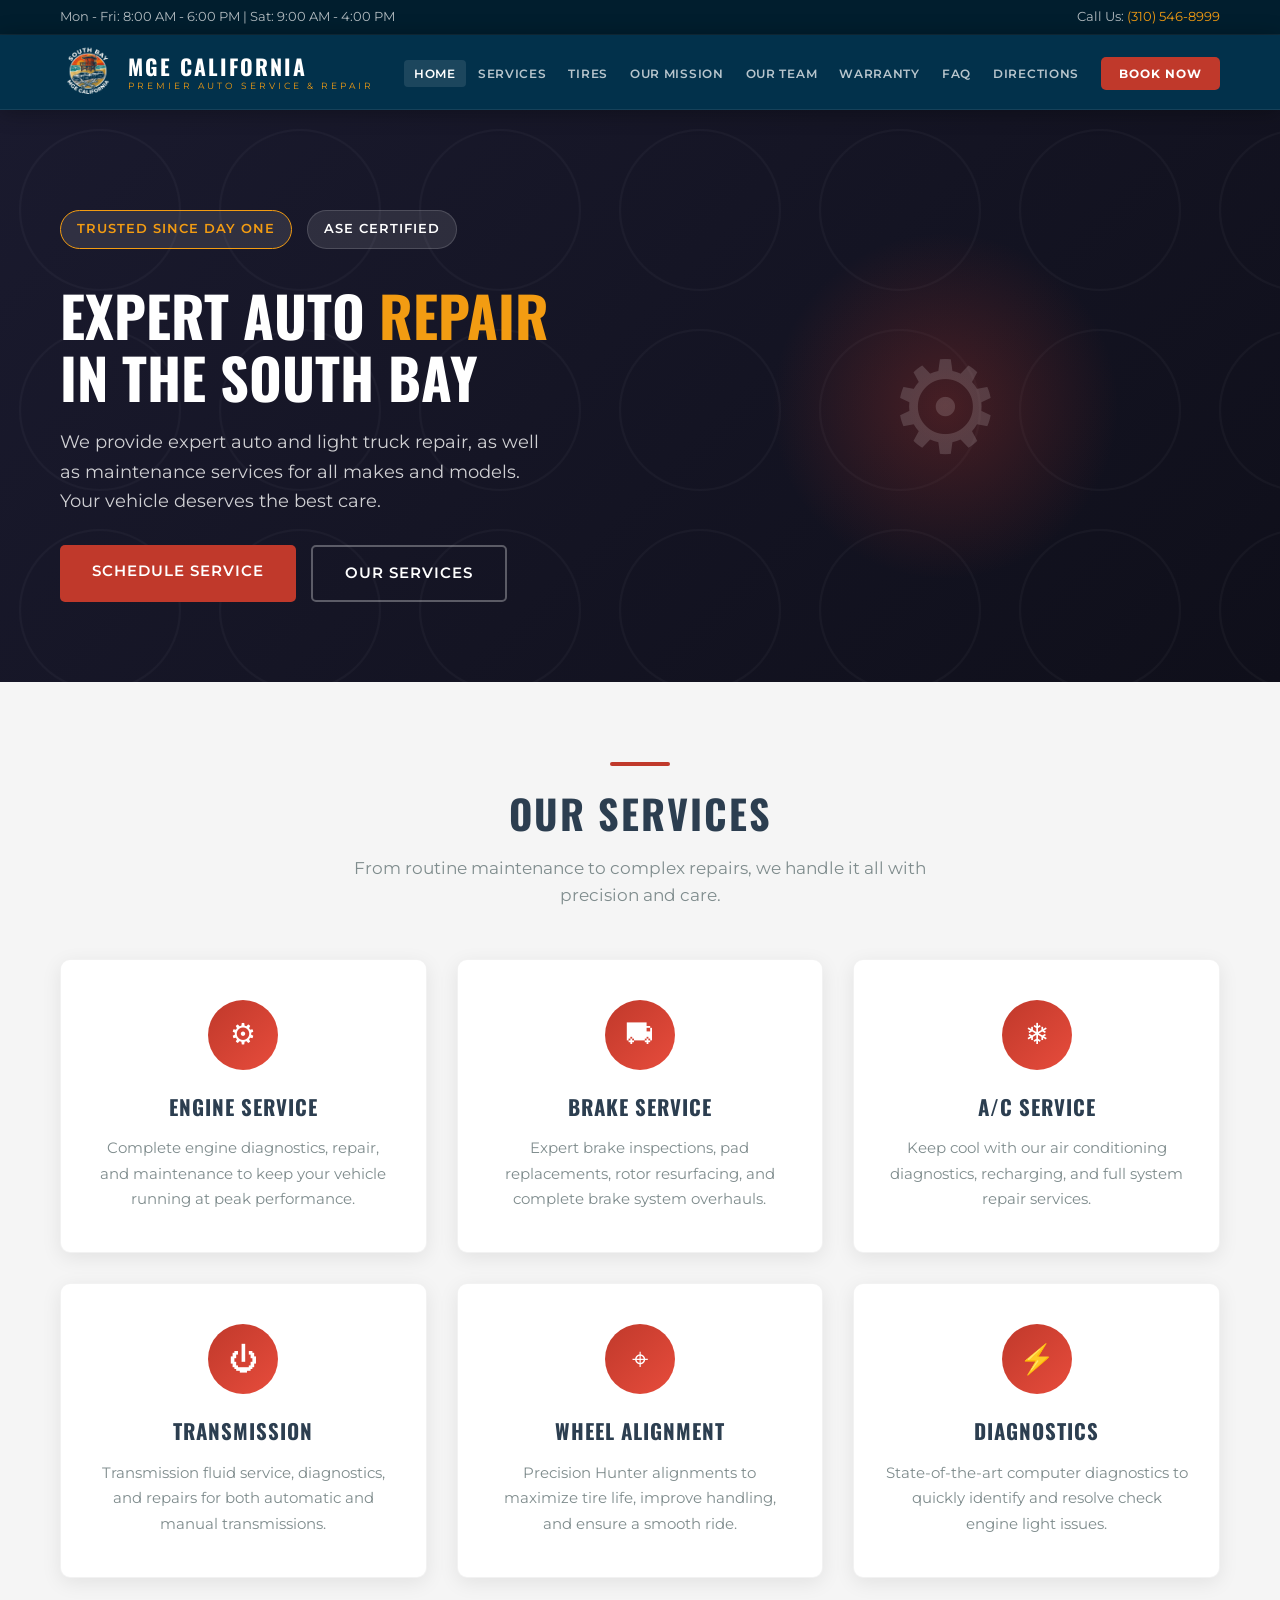
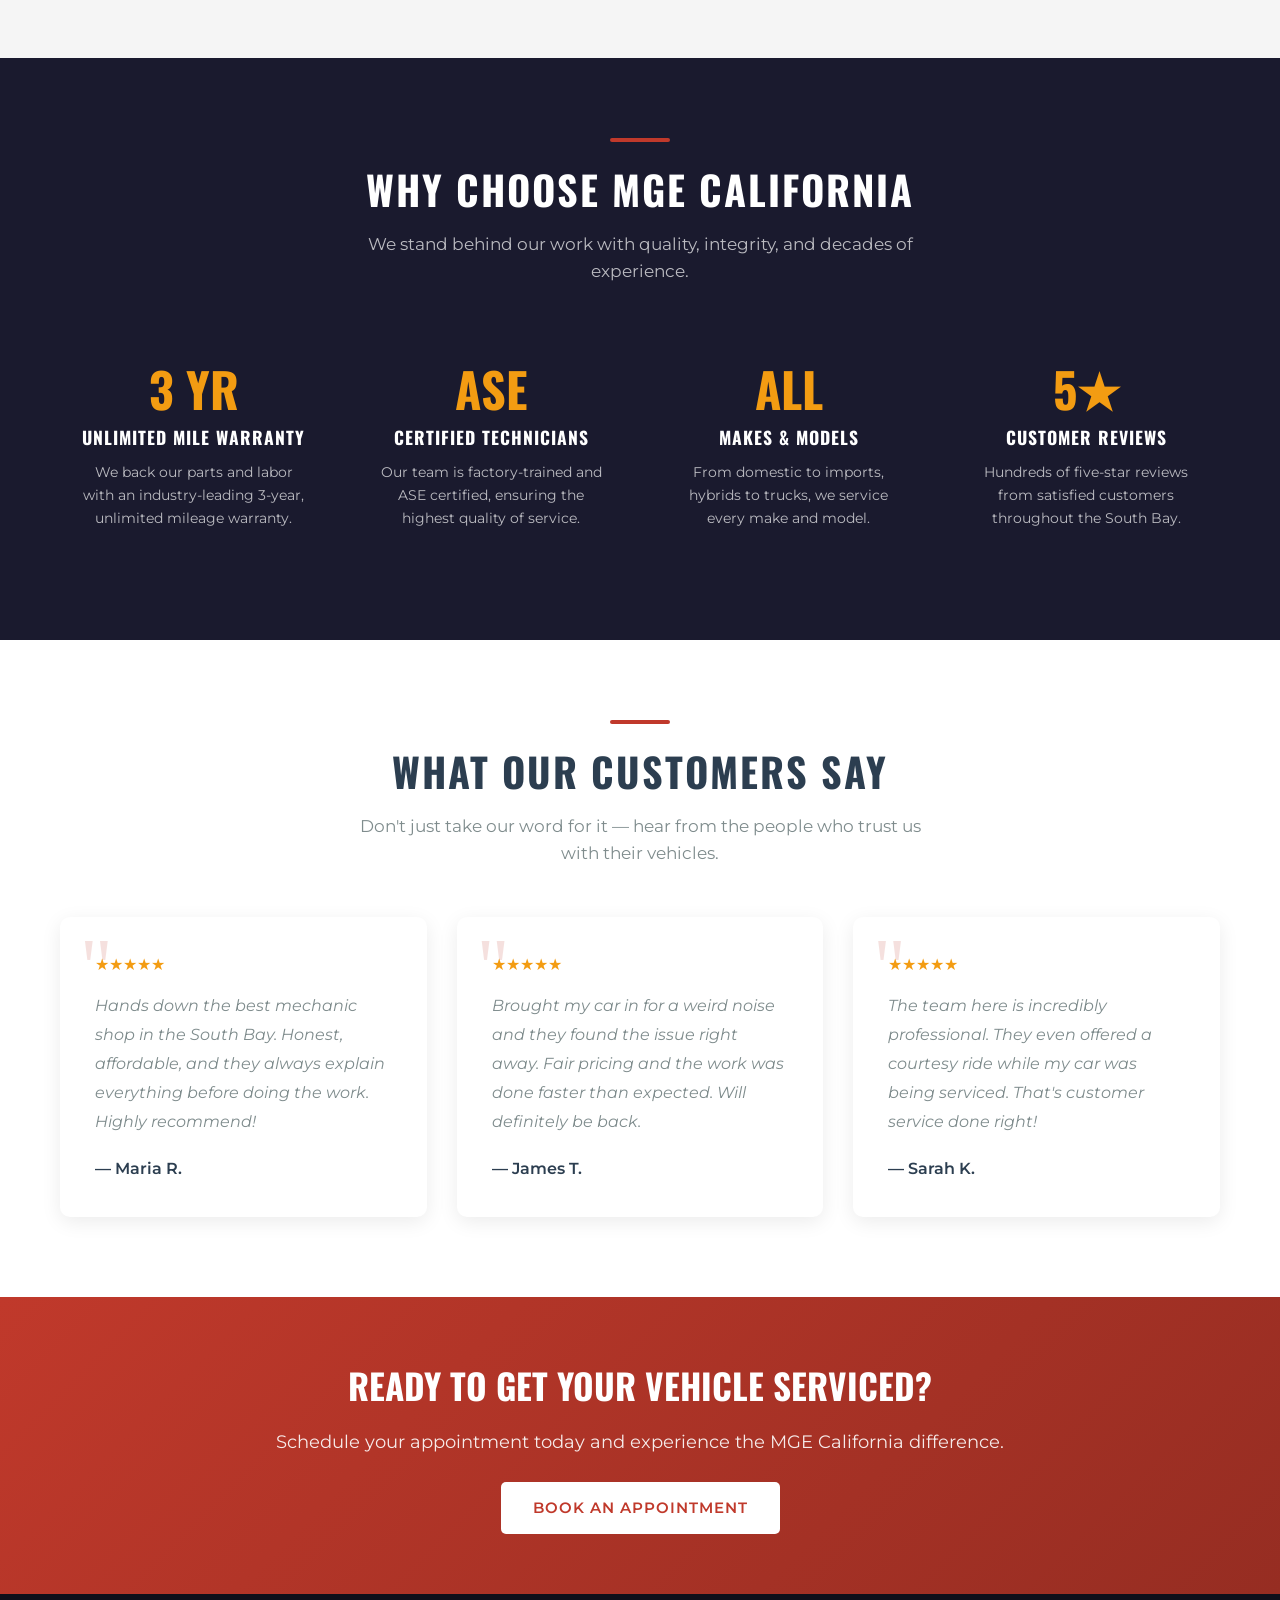
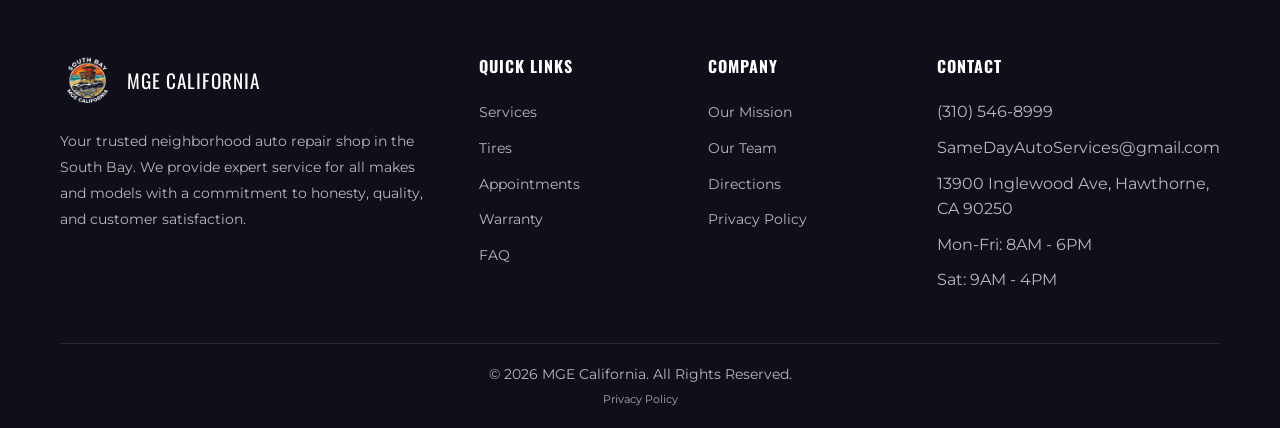
==== index.html @ 31235f9d "Merge pull request #11 from melokour1/claude/update-promise-section-image-0jaWu Claude/update promis" ====
<!DOCTYPE html>
<html lang="en">
<head>
  <meta charset="UTF-8">
  <meta name="viewport" content="width=device-width, initial-scale=1.0">
  <title>South Bay Auto Repair - MGE California</title>
  <link rel="preconnect" href="https://fonts.googleapis.com">
  <link href="https://fonts.googleapis.com/css2?family=Montserrat:wght@400;500;600;700&family=Oswald:wght@400;500;600;700&display=swap" rel="stylesheet">
  <link rel="stylesheet" href="css/style.css">
  <script>
    window.va = window.va || function () { (window.vaq = window.vaq || []).push(arguments); };
  </script>
  <script defer src="https://cdn.vercel-insights.com/v1/script.js"></script>
</head>
<body>

  <!-- Top Bar -->
  <div class="top-bar">
    <div class="container">
      <div class="hours">Mon - Fri: 8:00 AM - 6:00 PM | Sat: 9:00 AM - 4:00 PM</div>
      <div>Call Us: <a href="tel:+13105468999">(310) 546-8999</a></div>
    </div>
  </div>

  <!-- Header -->
  <header>
    <div class="container">
      <a href="index.html" class="logo">
        <img src="images/logo.png" alt="MGE California Logo" class="logo-img">
        <h1>MGE California<span>Premier Auto Service &amp; Repair</span></h1>
      </a>
      <nav id="nav">
        <button class="nav-close" id="navClose" style="display:none">&times;</button>
        <ul>
          <li><a href="index.html" class="active">Home</a></li>
          <li><a href="services.html">Services</a></li>
          <li><a href="tires.html">Tires</a></li>
          <li><a href="mission.html">Our Mission</a></li>
          <li><a href="team.html">Our Team</a></li>
          <li><a href="warranty.html">Warranty</a></li>
          <li><a href="faq.html">FAQ</a></li>
          <li><a href="directions.html">Directions</a></li>
          <li><a href="appointments.html" class="btn-appointment">Book Now</a></li>
        </ul>
      </nav>
      <div class="hamburger" id="hamburger">
        <span></span><span></span><span></span>
      </div>
    </div>
  </header>
  <div class="overlay" id="overlay"></div>

  <!-- Hero -->
  <section class="hero">
    <div class="container">
      <div class="hero-content">
        <div class="hero-badges">
          <span class="badge gold">Trusted Since Day One</span>
          <span class="badge">ASE Certified</span>
        </div>
        <h2>Expert Auto <span>Repair</span> in the South Bay</h2>
        <p>We provide expert auto and light truck repair, as well as maintenance services for all makes and models. Your vehicle deserves the best care.</p>
        <div class="hero-buttons">
          <a href="appointments.html" class="btn btn-primary">Schedule Service</a>
          <a href="services.html" class="btn btn-outline">Our Services</a>
        </div>
      </div>
      <div class="hero-visual">
        <div class="hero-graphic">
          <div class="icon-gear">&#9881;</div>
        </div>
      </div>
    </div>
  </section>

  <!-- Services Preview -->
  <section class="section section-light">
    <div class="container">
      <div class="section-title">
        <div class="underline"></div>
        <h2>Our Services</h2>
        <p>From routine maintenance to complex repairs, we handle it all with precision and care.</p>
      </div>
      <div class="services-grid">
        <div class="service-card">
          <div class="icon">&#9881;</div>
          <h3>Engine Service</h3>
          <p>Complete engine diagnostics, repair, and maintenance to keep your vehicle running at peak performance.</p>
        </div>
        <div class="service-card">
          <div class="icon">&#9951;</div>
          <h3>Brake Service</h3>
          <p>Expert brake inspections, pad replacements, rotor resurfacing, and complete brake system overhauls.</p>
        </div>
        <div class="service-card">
          <div class="icon">&#10052;</div>
          <h3>A/C Service</h3>
          <p>Keep cool with our air conditioning diagnostics, recharging, and full system repair services.</p>
        </div>
        <div class="service-card">
          <div class="icon">&#9211;</div>
          <h3>Transmission</h3>
          <p>Transmission fluid service, diagnostics, and repairs for both automatic and manual transmissions.</p>
        </div>
        <div class="service-card">
          <div class="icon">&#8982;</div>
          <h3>Wheel Alignment</h3>
          <p>Precision Hunter alignments to maximize tire life, improve handling, and ensure a smooth ride.</p>
        </div>
        <div class="service-card">
          <div class="icon">&#9889;</div>
          <h3>Diagnostics</h3>
          <p>State-of-the-art computer diagnostics to quickly identify and resolve check engine light issues.</p>
        </div>
      </div>
    </div>
  </section>

  <!-- Why Choose Us -->
  <section class="section section-dark">
    <div class="container">
      <div class="section-title">
        <div class="underline"></div>
        <h2>Why Choose MGE California</h2>
        <p>We stand behind our work with quality, integrity, and decades of experience.</p>
      </div>
      <div class="features-grid">
        <div class="feature-item">
          <div class="number">3 YR</div>
          <h3>Unlimited Mile Warranty</h3>
          <p>We back our parts and labor with an industry-leading 3-year, unlimited mileage warranty.</p>
        </div>
        <div class="feature-item">
          <div class="number">ASE</div>
          <h3>Certified Technicians</h3>
          <p>Our team is factory-trained and ASE certified, ensuring the highest quality of service.</p>
        </div>
        <div class="feature-item">
          <div class="number">ALL</div>
          <h3>Makes &amp; Models</h3>
          <p>From domestic to imports, hybrids to trucks, we service every make and model.</p>
        </div>
        <div class="feature-item">
          <div class="number">5&#9733;</div>
          <h3>Customer Reviews</h3>
          <p>Hundreds of five-star reviews from satisfied customers throughout the South Bay.</p>
        </div>
      </div>
    </div>
  </section>

  <!-- Testimonials -->
  <section class="section">
    <div class="container">
      <div class="section-title">
        <div class="underline"></div>
        <h2>What Our Customers Say</h2>
        <p>Don't just take our word for it — hear from the people who trust us with their vehicles.</p>
      </div>
      <div class="testimonials-grid">
        <div class="testimonial-card">
          <div class="stars">&#9733;&#9733;&#9733;&#9733;&#9733;</div>
          <p>Hands down the best mechanic shop in the South Bay. Honest, affordable, and they always explain everything before doing the work. Highly recommend!</p>
          <div class="author">— Maria R.</div>
        </div>
        <div class="testimonial-card">
          <div class="stars">&#9733;&#9733;&#9733;&#9733;&#9733;</div>
          <p>Brought my car in for a weird noise and they found the issue right away. Fair pricing and the work was done faster than expected. Will definitely be back.</p>
          <div class="author">— James T.</div>
        </div>
        <div class="testimonial-card">
          <div class="stars">&#9733;&#9733;&#9733;&#9733;&#9733;</div>
          <p>The team here is incredibly professional. They even offered a courtesy ride while my car was being serviced. That's customer service done right!</p>
          <div class="author">— Sarah K.</div>
        </div>
      </div>
    </div>
  </section>

  <!-- CTA -->
  <section class="cta-banner">
    <div class="container">
      <h2>Ready to Get Your Vehicle Serviced?</h2>
      <p>Schedule your appointment today and experience the MGE California difference.</p>
      <a href="appointments.html" class="btn">Book an Appointment</a>
    </div>
  </section>

  <!-- Footer -->
  <footer>
    <div class="container">
      <div class="footer-grid">
        <div class="footer-col">
          <div class="footer-logo">
            <img src="images/logo.png" alt="MGE California">
            <span>MGE California</span>
          </div>
          <p>Your trusted neighborhood auto repair shop in the South Bay. We provide expert service for all makes and models with a commitment to honesty, quality, and customer satisfaction.</p>
        </div>
        <div class="footer-col">
          <h3>Quick Links</h3>
          <ul>
            <li><a href="services.html">Services</a></li>
            <li><a href="tires.html">Tires</a></li>
            <li><a href="appointments.html">Appointments</a></li>
            <li><a href="warranty.html">Warranty</a></li>
            <li><a href="faq.html">FAQ</a></li>
          </ul>
        </div>
        <div class="footer-col">
          <h3>Company</h3>
          <ul>
            <li><a href="mission.html">Our Mission</a></li>
            <li><a href="team.html">Our Team</a></li>
            <li><a href="directions.html">Directions</a></li>
            <li><a href="privacy.html">Privacy Policy</a></li>
          </ul>
        </div>
        <div class="footer-col">
          <h3>Contact</h3>
          <ul>
            <li>(310) 546-8999</li>
            <li>SameDayAutoServices@gmail.com</li>
            <li>13900 Inglewood Ave, Hawthorne, CA 90250</li>
            <li>Mon-Fri: 8AM - 6PM</li>
            <li>Sat: 9AM - 4PM</li>
          </ul>
        </div>
      </div>
      <div class="footer-bottom">
        &copy; 2026 MGE California. All Rights Reserved.
        <p style="margin-top: 5px; font-size: 11px;"><a href="privacy.html" style="color: #aaa; text-decoration: none;">Privacy Policy</a></p>
      </div>
    </div>
  </footer>

  <script src="js/main.js"></script>
</body>
</html>
---- css/style.css ----
/* ===== RESET & BASE ===== */
*,
*::before,
*::after {
  margin: 0;
  padding: 0;
  box-sizing: border-box;
}

:root {
  --primary: #1a1a2e;
  --secondary: #c0392b;
  --accent: #e74c3c;
  --gold: #f39c12;
  --light: #f5f5f5;
  --white: #ffffff;
  --dark: #0f0f1a;
  --gray: #7f8c8d;
  --text: #2c3e50;
  --font-main: 'Montserrat', sans-serif;
  --font-heading: 'Oswald', sans-serif;
}

html {
  scroll-behavior: smooth;
}

body {
  font-family: var(--font-main);
  color: var(--text);
  line-height: 1.6;
  background: var(--white);
}

a {
  text-decoration: none;
  color: inherit;
}

ul {
  list-style: none;
}

img {
  max-width: 100%;
  display: block;
}

.container {
  max-width: 1200px;
  margin: 0 auto;
  padding: 0 20px;
}

/* ===== HEADER / NAV ===== */
.top-bar {
  background: #011e2e;
  color: rgba(255,255,255,0.7);
  font-size: 0.8rem;
  padding: 7px 0;
  border-bottom: 1px solid rgba(255,255,255,0.06);
}

.top-bar .container {
  display: flex;
  justify-content: space-between;
  align-items: center;
  gap: 10px;
}

.top-bar a {
  color: var(--gold);
  transition: color 0.2s;
}

.top-bar a:hover {
  color: var(--white);
}

.top-bar .hours {
  display: flex;
  align-items: center;
  gap: 6px;
}

header {
  background: #02314b;
  position: sticky;
  top: 0;
  z-index: 1000;
  border-bottom: 1px solid rgba(255,255,255,0.08);
}

header .container {
  display: flex;
  align-items: center;
  justify-content: space-between;
  gap: 20px;
  height: 74px;
  padding-top: 0;
  padding-bottom: 0;
}

/* Logo — left side */
.logo {
  display: flex;
  align-items: center;
  gap: 12px;
  flex-shrink: 0;
  text-decoration: none;
}

.logo-img {
  width: 56px;
  height: 56px;
  object-fit: contain;
  display: block;
}

.logo h1 {
  font-family: var(--font-heading);
  font-size: 1.35rem;
  color: var(--white);
  text-transform: uppercase;
  letter-spacing: 2px;
  line-height: 1.2;
  white-space: nowrap;
}

.logo h1 span {
  display: block;
  font-size: 0.58rem;
  color: var(--gold);
  letter-spacing: 3px;
  font-weight: 400;
  font-family: var(--font-main);
  text-transform: uppercase;
}

.nav-close {
  display: none;
}

/* Nav — center/right */
nav ul {
  display: flex;
  align-items: center;
  gap: 2px;
  flex-wrap: nowrap;
}

nav ul li a {
  color: rgba(255,255,255,0.72);
  font-size: 0.76rem;
  font-weight: 600;
  text-transform: uppercase;
  letter-spacing: 0.7px;
  padding: 6px 10px;
  border-radius: 4px;
  transition: color 0.2s, background 0.2s;
  white-space: nowrap;
}

nav ul li a:hover,
nav ul li a.active {
  color: var(--white);
  background: rgba(255,255,255,0.1);
}

/* Book Now — far right CTA */
nav ul li a.btn-appointment {
  background: var(--secondary);
  color: var(--white);
  font-weight: 700;
  font-size: 0.78rem;
  padding: 9px 18px;
  border-radius: 5px;
  letter-spacing: 1px;
  margin-left: 10px;
}

nav ul li a.btn-appointment:hover {
  background: var(--accent);
}

.hamburger {
  display: none;
  flex-direction: column;
  gap: 5px;
  cursor: pointer;
  padding: 5px;
  flex-shrink: 0;
}

.hamburger span {
  width: 26px;
  height: 2px;
  background: var(--white);
  border-radius: 2px;
  transition: 0.3s;
}

/* ===== HERO ===== */
.hero {
  background: linear-gradient(135deg, var(--primary) 0%, var(--dark) 100%);
  color: var(--white);
  padding: 100px 0 80px;
  position: relative;
  overflow: hidden;
}

.hero::before {
  content: '';
  position: absolute;
  top: 0; left: 0; right: 0; bottom: 0;
  background: url('data:image/svg+xml,<svg xmlns="http://www.w3.org/2000/svg" viewBox="0 0 100 100"><circle cx="50" cy="50" r="40" fill="none" stroke="rgba(255,255,255,0.03)" stroke-width="1"/></svg>') repeat;
  background-size: 200px;
}

.hero .container {
  position: relative;
  z-index: 1;
  display: flex;
  align-items: center;
  gap: 60px;
}

.hero-content {
  flex: 1;
}

.hero-content h2 {
  font-family: var(--font-heading);
  font-size: 3.5rem;
  text-transform: uppercase;
  line-height: 1.1;
  margin-bottom: 20px;
}

.hero-content h2 span {
  color: var(--gold);
}

.hero-content p {
  font-size: 1.15rem;
  color: rgba(255,255,255,0.8);
  margin-bottom: 30px;
  max-width: 500px;
}

.hero-badges {
  display: flex;
  gap: 15px;
  margin-bottom: 35px;
  flex-wrap: wrap;
}

.badge {
  background: rgba(255,255,255,0.1);
  border: 1px solid rgba(255,255,255,0.15);
  padding: 8px 16px;
  border-radius: 30px;
  font-size: 0.8rem;
  font-weight: 600;
  text-transform: uppercase;
  letter-spacing: 1px;
}

.badge.gold {
  border-color: var(--gold);
  color: var(--gold);
}

.hero-buttons {
  display: flex;
  gap: 15px;
  flex-wrap: wrap;
}

.btn {
  display: inline-block;
  padding: 14px 32px;
  border-radius: 5px;
  font-weight: 600;
  font-size: 0.95rem;
  text-transform: uppercase;
  letter-spacing: 1px;
  transition: all 0.3s;
  border: none;
  cursor: pointer;
}

.btn-primary {
  background: var(--secondary);
  color: var(--white);
}

.btn-primary:hover {
  background: var(--accent);
  transform: translateY(-2px);
  box-shadow: 0 5px 20px rgba(231,76,60,0.4);
}

.btn-outline {
  background: transparent;
  color: var(--white);
  border: 2px solid rgba(255,255,255,0.3);
}

.btn-outline:hover {
  border-color: var(--white);
  background: rgba(255,255,255,0.1);
}

.hero-visual {
  flex: 1;
  display: flex;
  justify-content: center;
  align-items: center;
}

.hero-graphic {
  width: 350px;
  height: 350px;
  background: radial-gradient(circle, rgba(192,57,43,0.3) 0%, transparent 70%);
  border-radius: 50%;
  display: flex;
  align-items: center;
  justify-content: center;
  position: relative;
}

.hero-graphic .icon-gear {
  font-size: 8rem;
  opacity: 0.15;
  animation: spin 20s linear infinite;
}

@keyframes spin {
  from { transform: rotate(0deg); }
  to { transform: rotate(360deg); }
}

/* ===== SECTION STYLES ===== */
.section {
  padding: 80px 0;
}

.section-dark {
  background: var(--primary);
  color: var(--white);
}

.section-light {
  background: var(--light);
}

.section-title {
  text-align: center;
  margin-bottom: 50px;
}

.section-title h2 {
  font-family: var(--font-heading);
  font-size: 2.5rem;
  text-transform: uppercase;
  letter-spacing: 2px;
  margin-bottom: 10px;
}

.section-title .underline {
  width: 60px;
  height: 4px;
  background: var(--secondary);
  margin: 0 auto 15px;
  border-radius: 2px;
}

.section-title p {
  color: var(--gray);
  font-size: 1.05rem;
  max-width: 600px;
  margin: 0 auto;
}

.section-dark .section-title p {
  color: rgba(255,255,255,0.7);
}

/* ===== SERVICES GRID ===== */
.services-grid {
  display: grid;
  grid-template-columns: repeat(auto-fit, minmax(280px, 1fr));
  gap: 30px;
}

.service-card {
  background: var(--white);
  border-radius: 10px;
  padding: 40px 30px;
  text-align: center;
  transition: all 0.3s;
  box-shadow: 0 5px 20px rgba(0,0,0,0.08);
  border: 1px solid rgba(0,0,0,0.05);
}

.service-card:hover {
  transform: translateY(-8px);
  box-shadow: 0 15px 40px rgba(0,0,0,0.15);
}

.service-card .icon {
  width: 70px;
  height: 70px;
  background: linear-gradient(135deg, var(--secondary), var(--accent));
  border-radius: 50%;
  display: flex;
  align-items: center;
  justify-content: center;
  margin: 0 auto 20px;
  font-size: 1.8rem;
  color: var(--white);
}

.service-card h3 {
  font-family: var(--font-heading);
  font-size: 1.3rem;
  text-transform: uppercase;
  margin-bottom: 12px;
  letter-spacing: 1px;
}

.service-card p {
  color: var(--gray);
  font-size: 0.95rem;
  line-height: 1.7;
}

/* Services page detailed cards */
.service-detail-card {
  background: var(--white);
  border-radius: 10px;
  overflow: hidden;
  box-shadow: 0 5px 20px rgba(0,0,0,0.08);
  transition: all 0.3s;
}

.service-detail-card:hover {
  transform: translateY(-5px);
  box-shadow: 0 15px 40px rgba(0,0,0,0.15);
}

.service-detail-card .card-header {
  background: linear-gradient(135deg, var(--primary), var(--dark));
  padding: 30px;
  text-align: center;
  color: var(--white);
}

.service-detail-card .card-header .icon {
  font-size: 2.5rem;
  margin-bottom: 10px;
}

.service-detail-card .card-header h3 {
  font-family: var(--font-heading);
  text-transform: uppercase;
  letter-spacing: 1px;
}

.service-detail-card .card-body {
  padding: 25px 30px;
}

.service-detail-card .card-body p {
  color: var(--gray);
  font-size: 0.95rem;
  line-height: 1.8;
  margin-bottom: 15px;
}

.service-detail-card .card-body ul {
  list-style: none;
}

.service-detail-card .card-body ul li {
  padding: 6px 0;
  color: var(--text);
  font-size: 0.9rem;
  display: flex;
  align-items: center;
  gap: 8px;
}

.service-detail-card .card-body ul li::before {
  content: '✓';
  color: var(--secondary);
  font-weight: 700;
}

/* ===== WHY CHOOSE US ===== */
.features-grid {
  display: grid;
  grid-template-columns: repeat(auto-fit, minmax(250px, 1fr));
  gap: 30px;
}

.feature-item {
  text-align: center;
  padding: 30px 20px;
}

.feature-item .number {
  font-family: var(--font-heading);
  font-size: 3rem;
  color: var(--gold);
  font-weight: 700;
  line-height: 1;
  margin-bottom: 10px;
}

.feature-item h3 {
  font-family: var(--font-heading);
  font-size: 1.1rem;
  text-transform: uppercase;
  margin-bottom: 10px;
  letter-spacing: 1px;
}

.feature-item p {
  color: rgba(255,255,255,0.7);
  font-size: 0.9rem;
}

/* ===== TESTIMONIALS ===== */
.testimonials-grid {
  display: grid;
  grid-template-columns: repeat(auto-fit, minmax(300px, 1fr));
  gap: 30px;
}

.testimonial-card {
  background: var(--white);
  padding: 35px;
  border-radius: 10px;
  box-shadow: 0 5px 20px rgba(0,0,0,0.08);
  position: relative;
}

.testimonial-card::before {
  content: '"';
  font-family: Georgia, serif;
  font-size: 5rem;
  color: var(--secondary);
  opacity: 0.15;
  position: absolute;
  top: 10px;
  left: 20px;
  line-height: 1;
}

.testimonial-card .stars {
  color: var(--gold);
  font-size: 1rem;
  margin-bottom: 15px;
}

.testimonial-card p {
  font-style: italic;
  color: var(--gray);
  margin-bottom: 20px;
  line-height: 1.8;
  position: relative;
  z-index: 1;
}

.testimonial-card .author {
  font-weight: 600;
  color: var(--text);
}

/* ===== CTA BANNER ===== */
.cta-banner {
  background: linear-gradient(135deg, var(--secondary), #962d22);
  color: var(--white);
  padding: 60px 0;
  text-align: center;
}

.cta-banner h2 {
  font-family: var(--font-heading);
  font-size: 2.2rem;
  text-transform: uppercase;
  margin-bottom: 15px;
}

.cta-banner p {
  font-size: 1.1rem;
  opacity: 0.9;
  margin-bottom: 25px;
}

.cta-banner .btn {
  background: var(--white);
  color: var(--secondary);
}

.cta-banner .btn:hover {
  background: var(--gold);
  color: var(--white);
}

/* ===== TEAM ===== */
.team-grid {
  display: grid;
  grid-template-columns: repeat(auto-fit, minmax(250px, 1fr));
  gap: 30px;
}

.team-card {
  background: var(--white);
  border-radius: 10px;
  overflow: hidden;
  box-shadow: 0 5px 20px rgba(0,0,0,0.08);
  text-align: center;
  transition: all 0.3s;
}

.team-card:hover {
  transform: translateY(-5px);
  box-shadow: 0 15px 40px rgba(0,0,0,0.15);
}

.team-card .avatar {
  width: 100%;
  height: 250px;
  background: linear-gradient(135deg, var(--primary), var(--dark));
  display: flex;
  align-items: center;
  justify-content: center;
  font-size: 5rem;
  color: rgba(255,255,255,0.2);
}

.team-card .avatar-photo {
  width: 100%;
  height: 250px;
  object-fit: cover;
  display: block;
}

.team-card .info {
  padding: 25px;
}

.team-card h3 {
  font-family: var(--font-heading);
  font-size: 1.2rem;
  text-transform: uppercase;
  margin-bottom: 5px;
}

.team-card .role {
  color: var(--secondary);
  font-weight: 600;
  font-size: 0.85rem;
  text-transform: uppercase;
  letter-spacing: 1px;
  margin-bottom: 10px;
}

.team-card p {
  color: var(--gray);
  font-size: 0.9rem;
}

/* ===== MISSION PAGE ===== */
.mission-content {
  display: grid;
  grid-template-columns: 1fr 1fr;
  gap: 60px;
  align-items: center;
}

.mission-text h3 {
  font-family: var(--font-heading);
  font-size: 1.8rem;
  text-transform: uppercase;
  margin-bottom: 20px;
  color: var(--primary);
}

.mission-text p {
  color: var(--gray);
  font-size: 1.05rem;
  line-height: 1.9;
  margin-bottom: 20px;
}

.mission-visual {
  border-radius: 12px;
  overflow: hidden;
  min-height: 350px;
  box-shadow: 0 20px 60px rgba(13, 43, 62, 0.25);
}

.mission-visual img {
  width: 100%;
  height: 100%;
  min-height: 350px;
  object-fit: cover;
  display: block;
  border-radius: 12px;
}

.values-grid {
  display: grid;
  grid-template-columns: repeat(auto-fit, minmax(250px, 1fr));
  gap: 30px;
  margin-top: 50px;
}

.value-card {
  text-align: center;
  padding: 40px 25px;
  background: var(--white);
  border-radius: 10px;
  box-shadow: 0 5px 20px rgba(0,0,0,0.08);
}

.value-card .icon {
  font-size: 2.5rem;
  margin-bottom: 15px;
}

.value-card h3 {
  font-family: var(--font-heading);
  text-transform: uppercase;
  margin-bottom: 10px;
  font-size: 1.1rem;
}

.value-card p {
  color: var(--gray);
  font-size: 0.9rem;
}

/* ===== APPOINTMENT FORM ===== */
.appointment-wrapper {
  display: grid;
  grid-template-columns: 1fr 1fr;
  gap: 50px;
  align-items: start;
}

.form-group {
  margin-bottom: 20px;
}

.form-group label {
  display: block;
  font-weight: 600;
  font-size: 0.9rem;
  margin-bottom: 6px;
  text-transform: uppercase;
  letter-spacing: 0.5px;
  color: var(--text);
}

.form-group input,
.form-group select,
.form-group textarea {
  width: 100%;
  padding: 12px 16px;
  border: 2px solid #e0e0e0;
  border-radius: 6px;
  font-family: var(--font-main);
  font-size: 0.95rem;
  transition: border-color 0.3s;
  background: var(--white);
}

.form-group input:focus,
.form-group select:focus,
.form-group textarea:focus {
  outline: none;
  border-color: var(--secondary);
}

.form-group textarea {
  resize: vertical;
  min-height: 120px;
}

.form-row {
  display: grid;
  grid-template-columns: 1fr 1fr;
  gap: 20px;
}

.appointment-info {
  background: var(--primary);
  color: var(--white);
  padding: 40px;
  border-radius: 10px;
}

.appointment-info h3 {
  font-family: var(--font-heading);
  font-size: 1.5rem;
  text-transform: uppercase;
  margin-bottom: 20px;
}

.appointment-info p {
  color: rgba(255,255,255,0.8);
  margin-bottom: 25px;
  line-height: 1.8;
}

.info-item {
  display: flex;
  align-items: flex-start;
  gap: 15px;
  margin-bottom: 20px;
}

.info-item .icon {
  width: 40px;
  height: 40px;
  background: var(--secondary);
  border-radius: 50%;
  display: flex;
  align-items: center;
  justify-content: center;
  flex-shrink: 0;
  font-size: 1rem;
}

.info-item .details h4 {
  font-size: 0.95rem;
  margin-bottom: 3px;
}

.info-item .details p {
  font-size: 0.9rem;
  color: rgba(255,255,255,0.7);
  margin-bottom: 0;
}

/* ===== WARRANTY ===== */
.warranty-cards {
  display: grid;
  grid-template-columns: repeat(auto-fit, minmax(300px, 1fr));
  gap: 30px;
}

.warranty-card {
  background: var(--white);
  border-radius: 10px;
  overflow: hidden;
  box-shadow: 0 5px 20px rgba(0,0,0,0.08);
  text-align: center;
}

.warranty-card .card-top {
  background: linear-gradient(135deg, var(--primary), var(--dark));
  padding: 35px;
  color: var(--white);
}

.warranty-card .card-top .icon {
  font-size: 3rem;
  margin-bottom: 10px;
}

.warranty-card .card-top h3 {
  font-family: var(--font-heading);
  font-size: 1.3rem;
  text-transform: uppercase;
}

.warranty-card .card-top .highlight {
  font-family: var(--font-heading);
  font-size: 2.5rem;
  color: var(--gold);
  margin-top: 10px;
}

.warranty-card .card-bottom {
  padding: 30px;
}

.warranty-card .card-bottom p {
  color: var(--gray);
  line-height: 1.8;
}

/* ===== FAQ ===== */
.faq-list {
  max-width: 800px;
  margin: 0 auto;
}

.faq-item {
  background: var(--white);
  border-radius: 10px;
  margin-bottom: 15px;
  box-shadow: 0 3px 15px rgba(0,0,0,0.06);
  overflow: hidden;
}

.faq-question {
  padding: 20px 25px;
  cursor: pointer;
  display: flex;
  justify-content: space-between;
  align-items: center;
  font-weight: 600;
  font-size: 1rem;
  transition: background 0.3s;
}

.faq-question:hover {
  background: var(--light);
}

.faq-question .toggle {
  font-size: 1.3rem;
  color: var(--secondary);
  transition: transform 0.3s;
  font-weight: 700;
}

.faq-item.active .faq-question .toggle {
  transform: rotate(45deg);
}

.faq-answer {
  max-height: 0;
  overflow: hidden;
  transition: max-height 0.3s ease;
}

.faq-answer p {
  padding: 0 25px 20px;
  color: var(--gray);
  line-height: 1.8;
}

.faq-item.active .faq-answer {
  max-height: 300px;
}

/* ===== DIRECTIONS / MAP ===== */
.directions-grid {
  display: grid;
  grid-template-columns: 1fr 1fr;
  gap: 40px;
  align-items: start;
}

.map-placeholder {
  background: var(--primary);
  border-radius: 10px;
  min-height: 400px;
  display: flex;
  align-items: center;
  justify-content: center;
  color: rgba(255,255,255,0.3);
  font-size: 4rem;
  overflow: hidden;
}

.map-placeholder iframe {
  width: 100%;
  height: 400px;
  border: none;
  border-radius: 10px;
}

.contact-details {
  background: var(--white);
  border-radius: 10px;
  padding: 40px;
  box-shadow: 0 5px 20px rgba(0,0,0,0.08);
}

.contact-details h3 {
  font-family: var(--font-heading);
  font-size: 1.5rem;
  text-transform: uppercase;
  margin-bottom: 25px;
}

.contact-item {
  display: flex;
  align-items: flex-start;
  gap: 15px;
  margin-bottom: 25px;
  padding-bottom: 25px;
  border-bottom: 1px solid #eee;
}

.contact-item:last-child {
  border-bottom: none;
  margin-bottom: 0;
  padding-bottom: 0;
}

.contact-item .icon {
  width: 45px;
  height: 45px;
  background: linear-gradient(135deg, var(--secondary), var(--accent));
  border-radius: 50%;
  display: flex;
  align-items: center;
  justify-content: center;
  color: var(--white);
  flex-shrink: 0;
  font-size: 1.1rem;
}

.contact-item h4 {
  font-size: 1rem;
  margin-bottom: 5px;
  text-transform: uppercase;
  letter-spacing: 0.5px;
}

.contact-item p {
  color: var(--gray);
  font-size: 0.95rem;
}

/* ===== PAGE HERO (inner pages) ===== */
.page-hero {
  background: linear-gradient(135deg, var(--primary), var(--dark));
  color: var(--white);
  padding: 60px 0;
  text-align: center;
}

.page-hero h2 {
  font-family: var(--font-heading);
  font-size: 2.8rem;
  text-transform: uppercase;
  letter-spacing: 3px;
  margin-bottom: 10px;
}

.page-hero p {
  color: rgba(255,255,255,0.7);
  font-size: 1.05rem;
}

.breadcrumb {
  margin-top: 15px;
  font-size: 0.85rem;
  color: rgba(255,255,255,0.5);
}

.breadcrumb a {
  color: var(--gold);
}

.breadcrumb a:hover {
  color: var(--white);
}

/* ===== TIRES PAGE ===== */
.tire-features {
  display: grid;
  grid-template-columns: repeat(auto-fit, minmax(220px, 1fr));
  gap: 25px;
  margin-bottom: 50px;
}

.tire-feature {
  text-align: center;
  padding: 30px 20px;
  background: var(--white);
  border-radius: 10px;
  box-shadow: 0 5px 20px rgba(0,0,0,0.08);
}

.tire-feature .icon {
  font-size: 2.5rem;
  margin-bottom: 15px;
}

.tire-feature h3 {
  font-family: var(--font-heading);
  text-transform: uppercase;
  font-size: 1rem;
  margin-bottom: 8px;
}

.tire-feature p {
  color: var(--gray);
  font-size: 0.85rem;
}

/* ===== FOOTER ===== */
footer {
  background: var(--dark);
  color: rgba(255,255,255,0.7);
  padding: 60px 0 0;
}

.footer-grid {
  display: grid;
  grid-template-columns: 2fr 1fr 1fr 1fr;
  gap: 40px;
  padding-bottom: 40px;
  border-bottom: 1px solid rgba(255,255,255,0.1);
}

.footer-logo {
  display: flex;
  align-items: center;
  gap: 12px;
  margin-bottom: 20px;
}

.footer-logo img {
  width: 55px;
  height: 55px;
}

.footer-logo span {
  color: var(--white);
  font-family: var(--font-heading);
  font-size: 1.2rem;
  text-transform: uppercase;
  letter-spacing: 1px;
}

.footer-col h3 {
  color: var(--white);
  font-family: var(--font-heading);
  text-transform: uppercase;
  letter-spacing: 1px;
  font-size: 1rem;
  margin-bottom: 20px;
}

.footer-col p {
  font-size: 0.9rem;
  line-height: 1.8;
  margin-bottom: 15px;
}

.footer-col ul li {
  margin-bottom: 10px;
}

.footer-col ul li a {
  font-size: 0.9rem;
  transition: color 0.3s;
}

.footer-col ul li a:hover {
  color: var(--gold);
}

.footer-bottom {
  padding: 20px 0;
  text-align: center;
  font-size: 0.85rem;
}

/* ===== RESPONSIVE ===== */
@media (max-width: 992px) {
  .hero .container {
    flex-direction: column;
    text-align: center;
  }

  .hero-content p {
    margin: 0 auto 30px;
  }

  .hero-badges {
    justify-content: center;
  }

  .hero-buttons {
    justify-content: center;
  }

  .hero-visual {
    display: none;
  }

  .mission-content {
    grid-template-columns: 1fr;
  }

  .appointment-wrapper {
    grid-template-columns: 1fr;
  }

  .directions-grid {
    grid-template-columns: 1fr;
  }

  .footer-grid {
    grid-template-columns: 1fr 1fr;
  }
}

@media (max-width: 1024px) {
  .hamburger {
    display: flex;
  }

  nav {
    position: fixed;
    top: 0;
    right: -300px;
    width: 300px;
    height: 100vh;
    background: #011e2e;
    transition: right 0.3s ease;
    z-index: 2000;
    padding: 80px 30px 30px;
    box-shadow: -4px 0 24px rgba(0,0,0,0.4);
  }

  nav.active {
    right: 0;
  }

  nav ul {
    flex-direction: column;
    gap: 0;
  }

  nav ul li {
    width: 100%;
  }

  nav ul li a {
    display: block;
    padding: 13px 0;
    font-size: 0.85rem;
    letter-spacing: 1px;
    border-bottom: 1px solid rgba(255,255,255,0.07);
    color: rgba(255,255,255,0.8);
  }

  nav ul li a.btn-appointment {
    margin-left: 0;
    margin-top: 16px;
    text-align: center;
    border-radius: 5px;
    padding: 12px 0;
    border-bottom: none;
  }

  .nav-close {
    display: block !important;
    position: absolute;
    top: 22px;
    right: 22px;
    font-size: 1.6rem;
    color: var(--white);
    cursor: pointer;
    background: none;
    border: none;
    line-height: 1;
  }

  .overlay {
    display: none;
    position: fixed;
    top: 0; left: 0;
    width: 100%; height: 100%;
    background: rgba(0,0,0,0.5);
    z-index: 1999;
  }

  .overlay.active {
    display: block;
  }

  .hero-content h2 {
    font-size: 2.5rem;
  }

  .section-title h2 {
    font-size: 2rem;
  }

  .page-hero h2 {
    font-size: 2rem;
  }

  .footer-grid {
    grid-template-columns: 1fr;
  }

  .form-row {
    grid-template-columns: 1fr;
  }

  .top-bar .container {
    justify-content: center;
    text-align: center;
  }
}
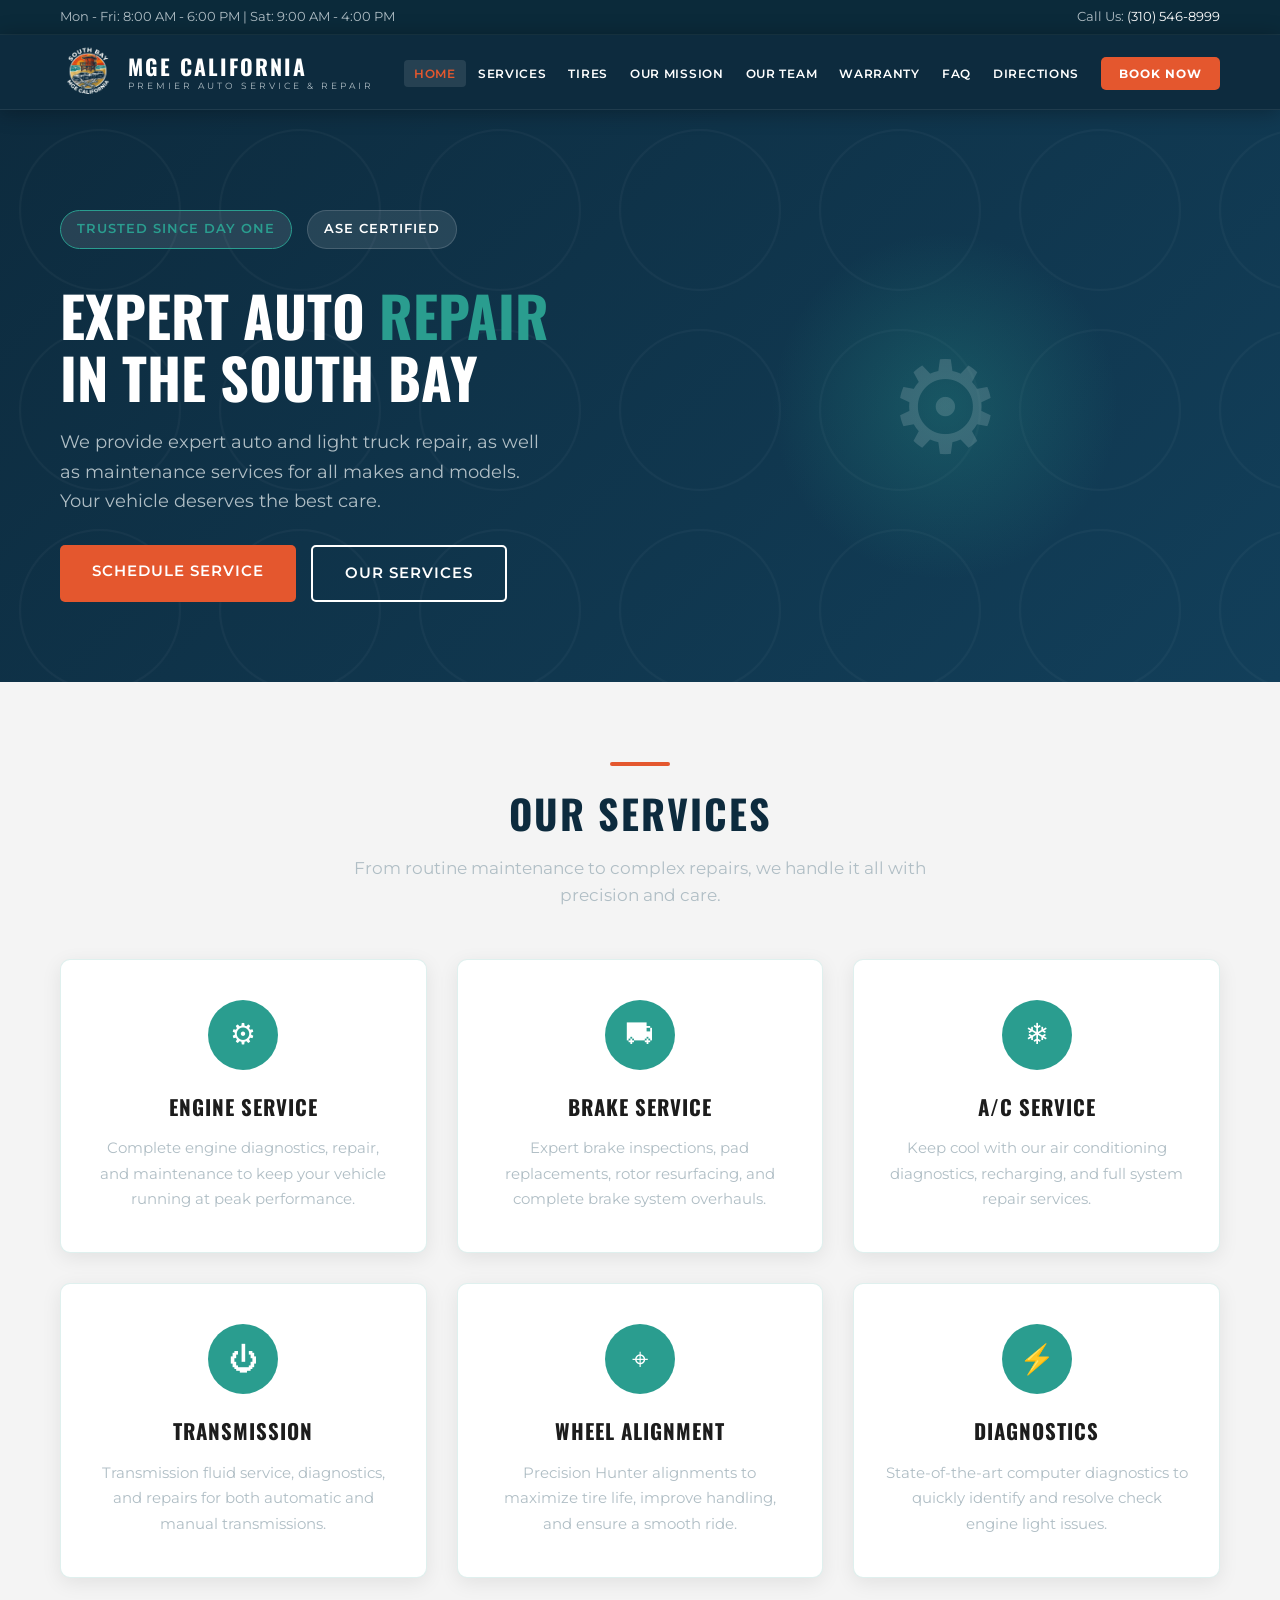
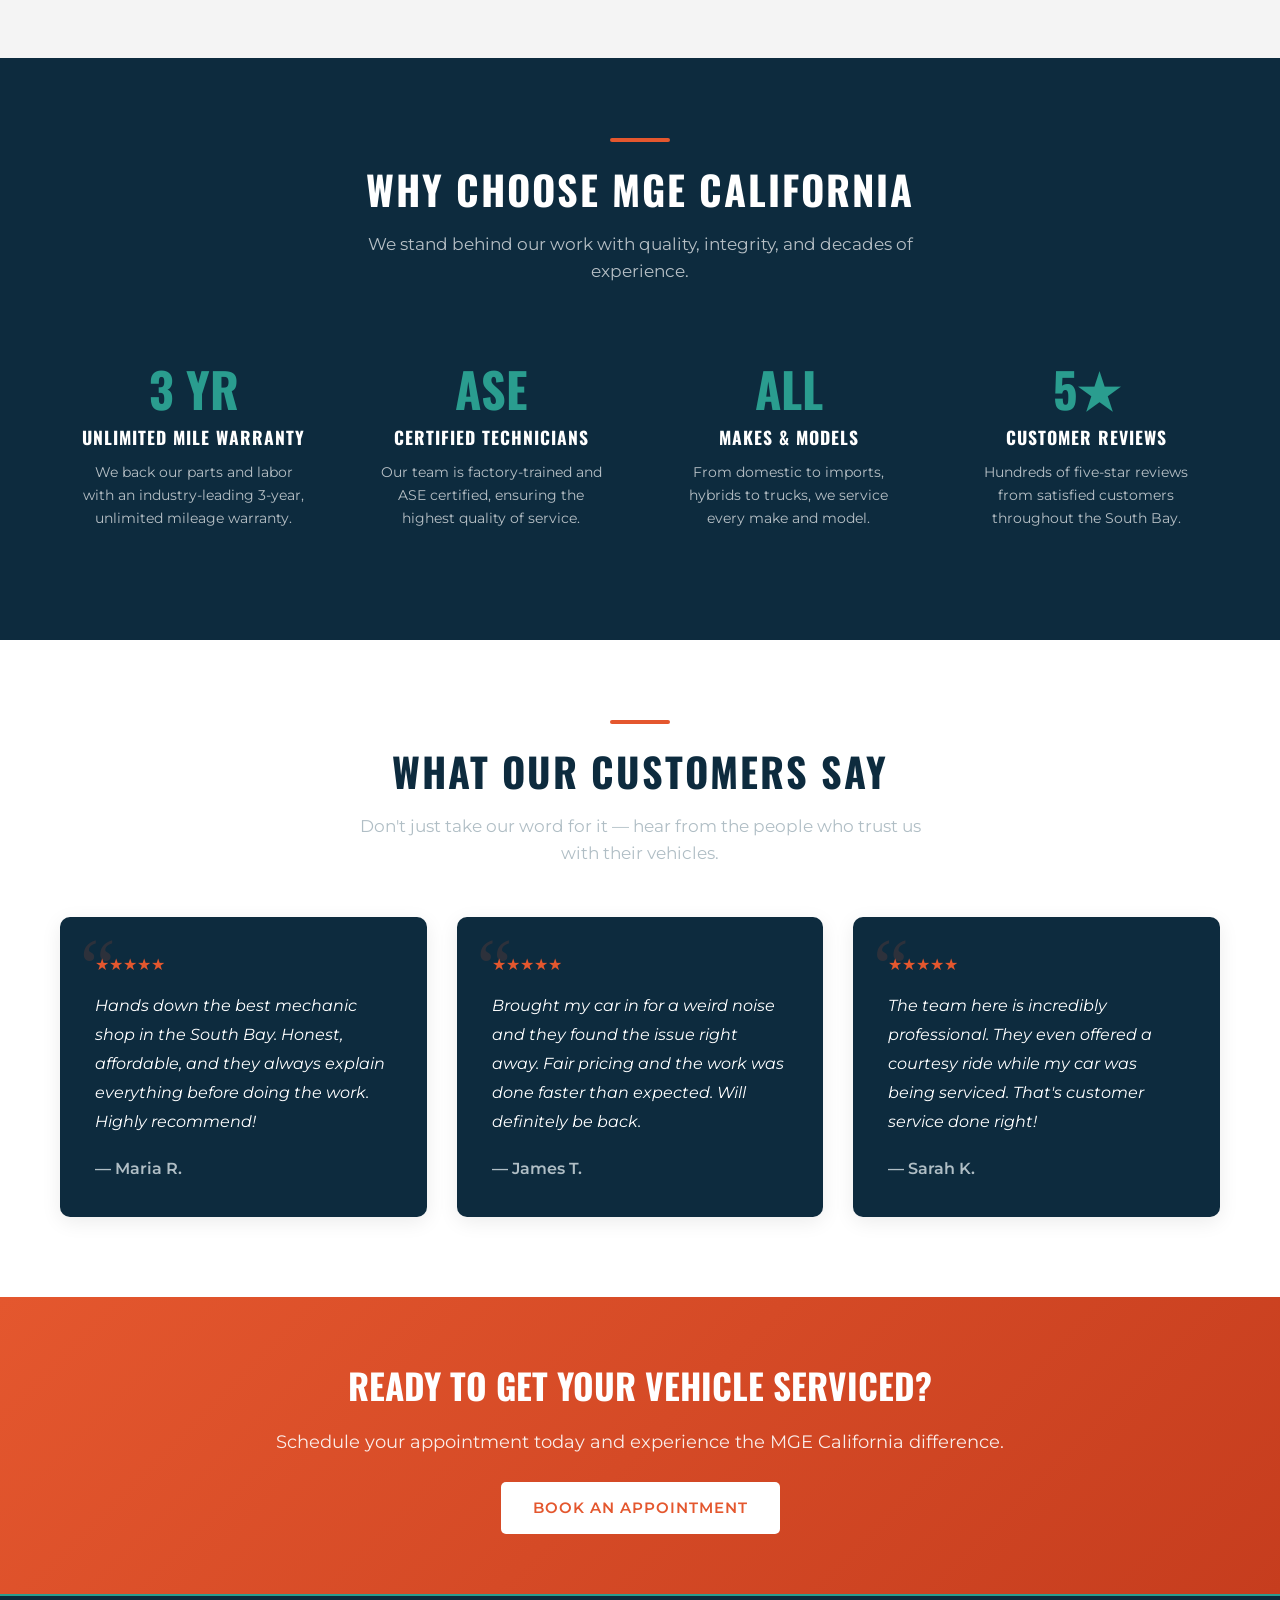
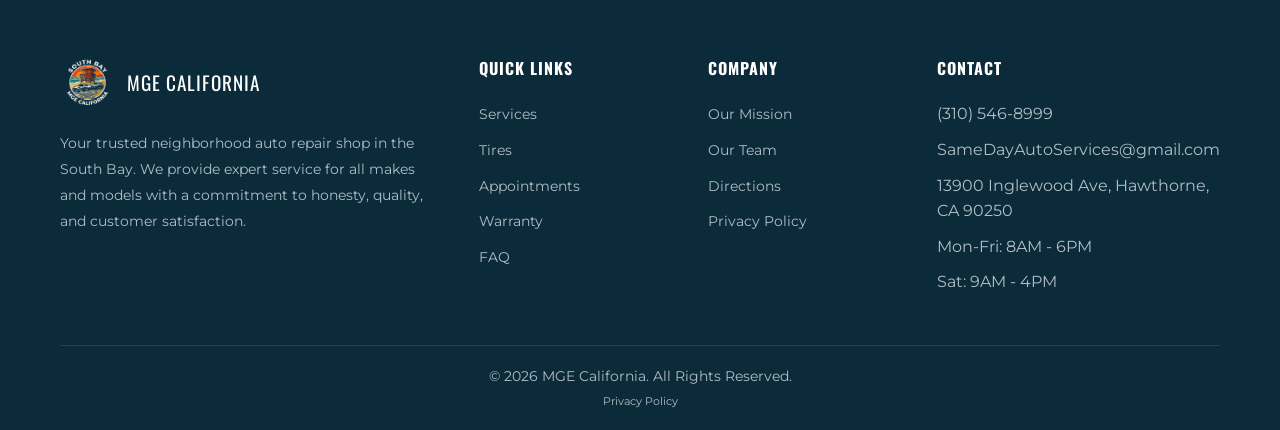
==== commit db4ed5d8: "Merge pull request #12 from melokour1/claude/figma-to-website-uGLnU Claude/figma to website u g ln u" ====
--- a/index.html
+++ b/index.html
@@ -3,10 +3,13 @@
 <head>
   <meta charset="UTF-8">
   <meta name="viewport" content="width=device-width, initial-scale=1.0">
+  <meta name="description" content="MGE California — Expert auto repair in the South Bay. ASE certified technicians, 3-year warranty, all makes and models. Call (310) 546-8999.">
   <title>South Bay Auto Repair - MGE California</title>
   <link rel="preconnect" href="https://fonts.googleapis.com">
   <link href="https://fonts.googleapis.com/css2?family=Montserrat:wght@400;500;600;700&family=Oswald:wght@400;500;600;700&display=swap" rel="stylesheet">
   <link rel="stylesheet" href="css/style.css">
+  <link rel="icon" type="image/png" href="images/logo.png">
+  <link rel="apple-touch-icon" href="images/logo.png">
   <script>
     window.va = window.va || function () { (window.vaq = window.vaq || []).push(arguments); };
   </script>
@@ -27,7 +30,7 @@
     <div class="container">
       <a href="index.html" class="logo">
         <img src="images/logo.png" alt="MGE California Logo" class="logo-img">
-        <h1>MGE California<span>Premier Auto Service &amp; Repair</span></h1>
+        <h1>MGE California<br><span>Premier Auto Service &amp; Repair</span></h1>
       </a>
       <nav id="nav">
         <button class="nav-close" id="navClose" style="display:none">&times;</button>
@@ -229,7 +232,7 @@
       </div>
       <div class="footer-bottom">
         &copy; 2026 MGE California. All Rights Reserved.
-        <p style="margin-top: 5px; font-size: 11px;"><a href="privacy.html" style="color: #aaa; text-decoration: none;">Privacy Policy</a></p>
+        <p style="margin-top: 5px; font-size: 11px;"><a href="privacy.html" style="color: #B0BEC5; text-decoration: none;">Privacy Policy</a></p>
       </div>
     </div>
   </footer>
--- a/css/style.css
+++ b/css/style.css
@@ -8,15 +8,15 @@
 }
 
 :root {
-  --primary: #1a1a2e;
-  --secondary: #c0392b;
-  --accent: #e74c3c;
-  --gold: #f39c12;
-  --light: #f5f5f5;
-  --white: #ffffff;
-  --dark: #0f0f1a;
-  --gray: #7f8c8d;
-  --text: #2c3e50;
+  --primary: #0D2B3E;
+  --secondary: #E4572E;
+  --accent: #C63D1E;
+  --teal: #2A9D8F;
+  --light: #F4F4F4;
+  --white: #FFFFFF;
+  --dark: #0B2A3A;
+  --gray: #B0BEC5;
+  --text: #1C1C1C;
   --font-main: 'Montserrat', sans-serif;
   --font-heading: 'Oswald', sans-serif;
 }
@@ -52,10 +52,42 @@
   padding: 0 20px;
 }
 
+/* ===== GENERAL LINK STYLING ===== */
+p a,
+.card-body a,
+.section a:not(.btn):not(.btn-primary):not(.btn-outline):not(.btn-appointment):not(.logo):not(.breadcrumb a) {
+  color: var(--teal);
+  transition: color 0.2s;
+}
+
+p a:hover,
+.card-body a:hover,
+.section a:not(.btn):not(.btn-primary):not(.btn-outline):not(.btn-appointment):not(.logo):not(.breadcrumb a):hover {
+  color: var(--secondary);
+}
+
+/* ===== SCROLLBAR ===== */
+::-webkit-scrollbar {
+  width: 10px;
+}
+
+::-webkit-scrollbar-track {
+  background: var(--primary);
+}
+
+::-webkit-scrollbar-thumb {
+  background: var(--teal);
+  border-radius: 5px;
+}
+
+::-webkit-scrollbar-thumb:hover {
+  background: var(--secondary);
+}
+
 /* ===== HEADER / NAV ===== */
 .top-bar {
-  background: #011e2e;
-  color: rgba(255,255,255,0.7);
+  background: var(--dark);
+  color: var(--gray);
   font-size: 0.8rem;
   padding: 7px 0;
   border-bottom: 1px solid rgba(255,255,255,0.06);
@@ -69,12 +101,12 @@
 }
 
 .top-bar a {
-  color: var(--gold);
+  color: var(--white);
   transition: color 0.2s;
 }
 
 .top-bar a:hover {
-  color: var(--white);
+  color: var(--secondary);
 }
 
 .top-bar .hours {
@@ -84,7 +116,7 @@
 }
 
 header {
-  background: #02314b;
+  background: var(--primary);
   position: sticky;
   top: 0;
   z-index: 1000;
@@ -130,7 +162,7 @@
 .logo h1 span {
   display: block;
   font-size: 0.58rem;
-  color: var(--gold);
+  color: var(--gray);
   letter-spacing: 3px;
   font-weight: 400;
   font-family: var(--font-main);
@@ -150,7 +182,7 @@
 }
 
 nav ul li a {
-  color: rgba(255,255,255,0.72);
+  color: var(--white);
   font-size: 0.76rem;
   font-weight: 600;
   text-transform: uppercase;
@@ -163,7 +195,7 @@
 
 nav ul li a:hover,
 nav ul li a.active {
-  color: var(--white);
+  color: var(--secondary);
   background: rgba(255,255,255,0.1);
 }
 
@@ -181,6 +213,7 @@
 
 nav ul li a.btn-appointment:hover {
   background: var(--accent);
+  color: var(--white);
 }
 
 .hamburger {
@@ -202,7 +235,7 @@
 
 /* ===== HERO ===== */
 .hero {
-  background: linear-gradient(135deg, var(--primary) 0%, var(--dark) 100%);
+  background: linear-gradient(135deg, #0D2B3E 0%, #123F5A 100%);
   color: var(--white);
   padding: 100px 0 80px;
   position: relative;
@@ -238,12 +271,12 @@
 }
 
 .hero-content h2 span {
-  color: var(--gold);
+  color: var(--teal);
 }
 
 .hero-content p {
   font-size: 1.15rem;
-  color: rgba(255,255,255,0.8);
+  color: var(--gray);
   margin-bottom: 30px;
   max-width: 500px;
 }
@@ -267,8 +300,8 @@
 }
 
 .badge.gold {
-  border-color: var(--gold);
-  color: var(--gold);
+  border-color: var(--teal);
+  color: var(--teal);
 }
 
 .hero-buttons {
@@ -298,13 +331,13 @@
 .btn-primary:hover {
   background: var(--accent);
   transform: translateY(-2px);
-  box-shadow: 0 5px 20px rgba(231,76,60,0.4);
+  box-shadow: 0 4px 15px rgba(228, 87, 46, 0.4);
 }
 
 .btn-outline {
   background: transparent;
   color: var(--white);
-  border: 2px solid rgba(255,255,255,0.3);
+  border: 2px solid var(--white);
 }
 
 .btn-outline:hover {
@@ -322,7 +355,7 @@
 .hero-graphic {
   width: 350px;
   height: 350px;
-  background: radial-gradient(circle, rgba(192,57,43,0.3) 0%, transparent 70%);
+  background: radial-gradient(circle, rgba(42,157,143,0.3) 0%, transparent 70%);
   border-radius: 50%;
   display: flex;
   align-items: center;
@@ -366,6 +399,11 @@
   text-transform: uppercase;
   letter-spacing: 2px;
   margin-bottom: 10px;
+  color: var(--primary);
+}
+
+.section-dark .section-title h2 {
+  color: var(--white);
 }
 
 .section-title .underline {
@@ -401,7 +439,7 @@
   text-align: center;
   transition: all 0.3s;
   box-shadow: 0 5px 20px rgba(0,0,0,0.08);
-  border: 1px solid rgba(0,0,0,0.05);
+  border: 1px solid rgba(42, 157, 143, 0.15);
 }
 
 .service-card:hover {
@@ -412,7 +450,7 @@
 .service-card .icon {
   width: 70px;
   height: 70px;
-  background: linear-gradient(135deg, var(--secondary), var(--accent));
+  background: var(--teal);
   border-radius: 50%;
   display: flex;
   align-items: center;
@@ -420,6 +458,11 @@
   margin: 0 auto 20px;
   font-size: 1.8rem;
   color: var(--white);
+  transition: background 0.3s;
+}
+
+.service-card:hover .icon {
+  background: var(--secondary);
 }
 
 .service-card h3 {
@@ -493,8 +536,8 @@
 }
 
 .service-detail-card .card-body ul li::before {
-  content: '✓';
-  color: var(--secondary);
+  content: '\2713';
+  color: var(--teal);
   font-weight: 700;
 }
 
@@ -513,7 +556,7 @@
 .feature-item .number {
   font-family: var(--font-heading);
   font-size: 3rem;
-  color: var(--gold);
+  color: var(--teal);
   font-weight: 700;
   line-height: 1;
   margin-bottom: 10px;
@@ -540,7 +583,7 @@
 }
 
 .testimonial-card {
-  background: var(--white);
+  background: var(--primary);
   padding: 35px;
   border-radius: 10px;
   box-shadow: 0 5px 20px rgba(0,0,0,0.08);
@@ -548,7 +591,7 @@
 }
 
 .testimonial-card::before {
-  content: '"';
+  content: '\201C';
   font-family: Georgia, serif;
   font-size: 5rem;
   color: var(--secondary);
@@ -560,14 +603,14 @@
 }
 
 .testimonial-card .stars {
-  color: var(--gold);
+  color: var(--secondary);
   font-size: 1rem;
   margin-bottom: 15px;
 }
 
 .testimonial-card p {
   font-style: italic;
-  color: var(--gray);
+  color: var(--white);
   margin-bottom: 20px;
   line-height: 1.8;
   position: relative;
@@ -576,12 +619,12 @@
 
 .testimonial-card .author {
   font-weight: 600;
-  color: var(--text);
+  color: var(--gray);
 }
 
 /* ===== CTA BANNER ===== */
 .cta-banner {
-  background: linear-gradient(135deg, var(--secondary), #962d22);
+  background: linear-gradient(135deg, var(--secondary), var(--accent));
   color: var(--white);
   padding: 60px 0;
   text-align: center;
@@ -606,8 +649,8 @@
 }
 
 .cta-banner .btn:hover {
-  background: var(--gold);
-  color: var(--white);
+  background: var(--light);
+  color: var(--accent);
 }
 
 /* ===== TEAM ===== */
@@ -661,7 +704,7 @@
 }
 
 .team-card .role {
-  color: var(--secondary);
+  color: var(--teal);
   font-weight: 600;
   font-size: 0.85rem;
   text-transform: uppercase;
@@ -772,7 +815,7 @@
 .form-group textarea {
   width: 100%;
   padding: 12px 16px;
-  border: 2px solid #e0e0e0;
+  border: 2px solid var(--gray);
   border-radius: 6px;
   font-family: var(--font-main);
   font-size: 0.95rem;
@@ -784,7 +827,7 @@
 .form-group select:focus,
 .form-group textarea:focus {
   outline: none;
-  border-color: var(--secondary);
+  border-color: var(--teal);
 }
 
 .form-group textarea {
@@ -828,7 +871,7 @@
 .info-item .icon {
   width: 40px;
   height: 40px;
-  background: var(--secondary);
+  background: var(--teal);
   border-radius: 50%;
   display: flex;
   align-items: center;
@@ -883,7 +926,7 @@
 .warranty-card .card-top .highlight {
   font-family: var(--font-heading);
   font-size: 2.5rem;
-  color: var(--gold);
+  color: var(--teal);
   margin-top: 10px;
 }
 
@@ -1011,7 +1054,7 @@
 .contact-item .icon {
   width: 45px;
   height: 45px;
-  background: linear-gradient(135deg, var(--secondary), var(--accent));
+  background: var(--teal);
   border-radius: 50%;
   display: flex;
   align-items: center;
@@ -1035,7 +1078,7 @@
 
 /* ===== PAGE HERO (inner pages) ===== */
 .page-hero {
-  background: linear-gradient(135deg, var(--primary), var(--dark));
+  background: linear-gradient(135deg, #0D2B3E, #123F5A);
   color: var(--white);
   padding: 60px 0;
   text-align: center;
@@ -1050,22 +1093,22 @@
 }
 
 .page-hero p {
-  color: rgba(255,255,255,0.7);
+  color: var(--gray);
   font-size: 1.05rem;
 }
 
 .breadcrumb {
   margin-top: 15px;
   font-size: 0.85rem;
-  color: rgba(255,255,255,0.5);
+  color: var(--gray);
 }
 
 .breadcrumb a {
-  color: var(--gold);
+  color: var(--teal);
 }
 
 .breadcrumb a:hover {
-  color: var(--white);
+  color: var(--secondary);
 }
 
 /* ===== TIRES PAGE ===== */
@@ -1104,8 +1147,9 @@
 /* ===== FOOTER ===== */
 footer {
   background: var(--dark);
-  color: rgba(255,255,255,0.7);
+  color: var(--gray);
   padding: 60px 0 0;
+  border-top: 2px solid var(--teal);
 }
 
 .footer-grid {
@@ -1161,13 +1205,14 @@
 }
 
 .footer-col ul li a:hover {
-  color: var(--gold);
+  color: var(--secondary);
 }
 
 .footer-bottom {
   padding: 20px 0;
   text-align: center;
   font-size: 0.85rem;
+  color: var(--gray);
 }
 
 /* ===== RESPONSIVE ===== */
@@ -1221,7 +1266,7 @@
     right: -300px;
     width: 300px;
     height: 100vh;
-    background: #011e2e;
+    background: var(--primary);
     transition: right 0.3s ease;
     z-index: 2000;
     padding: 80px 30px 30px;
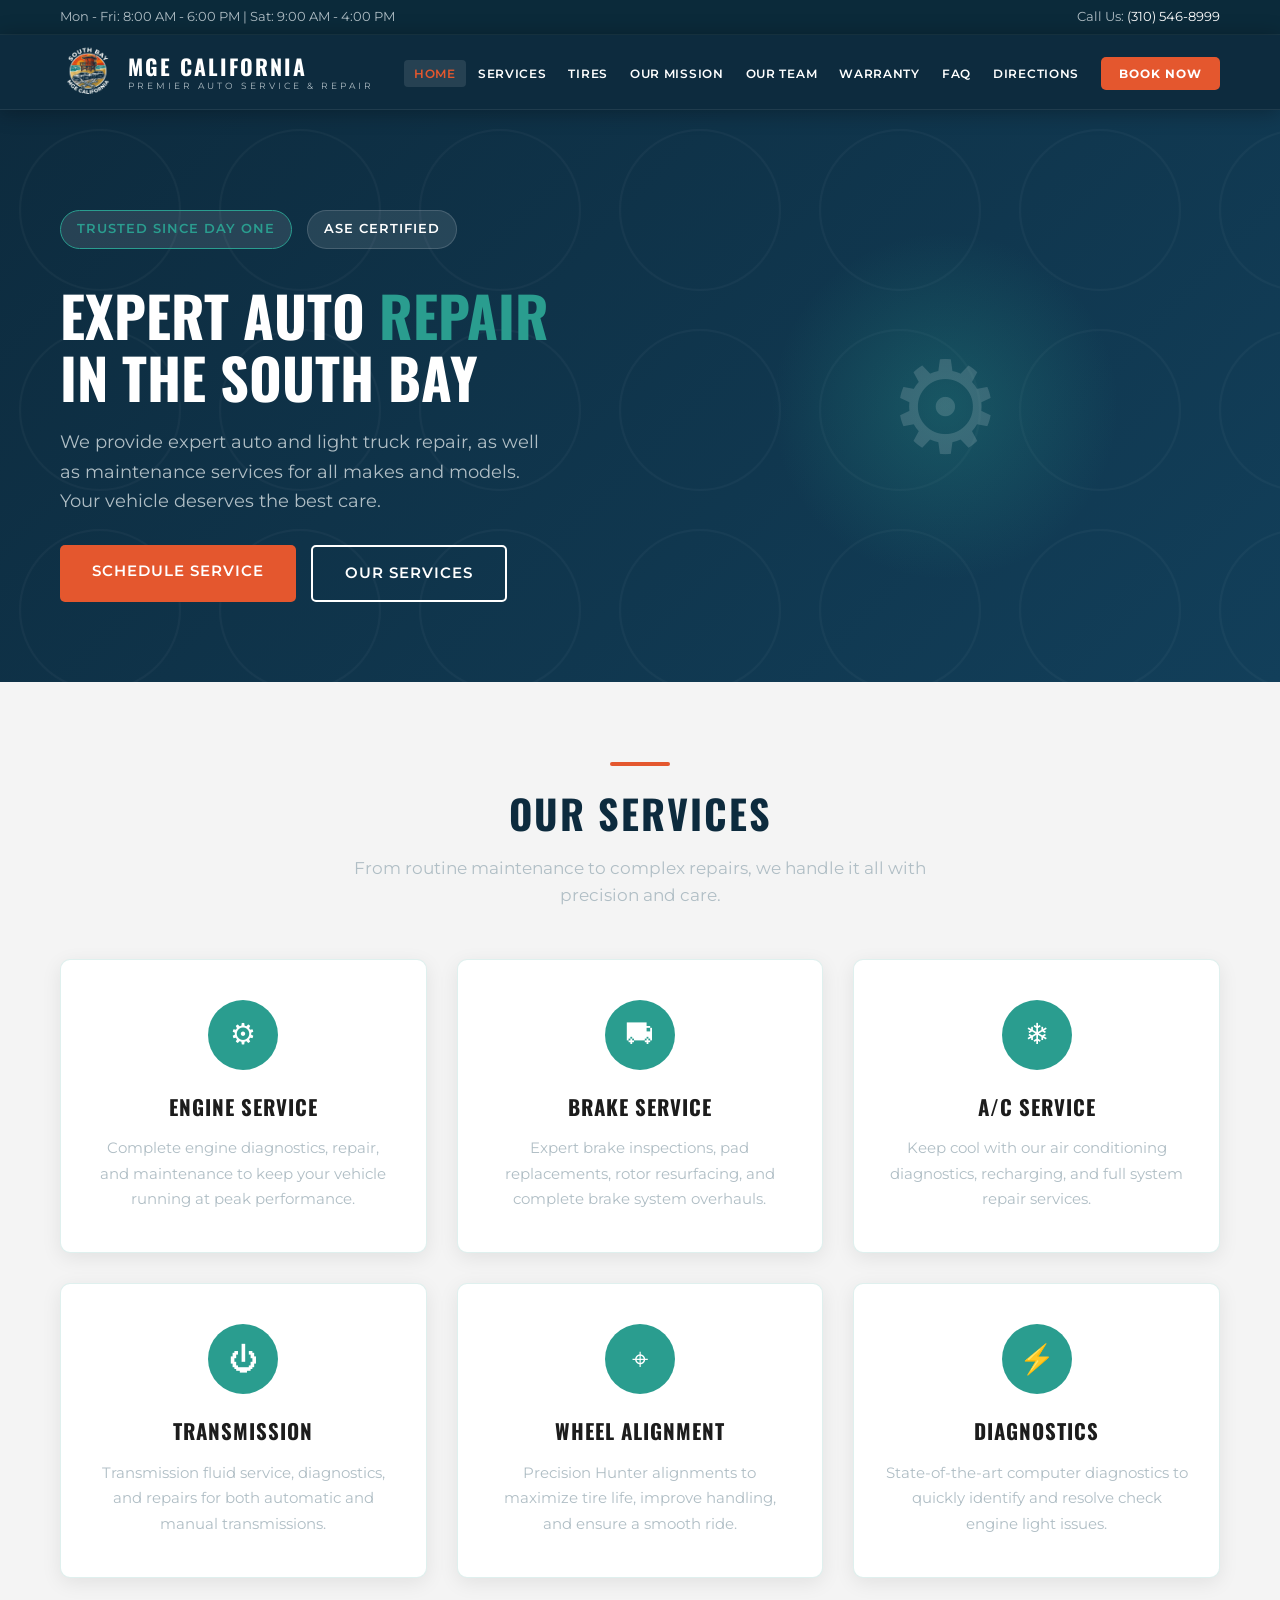
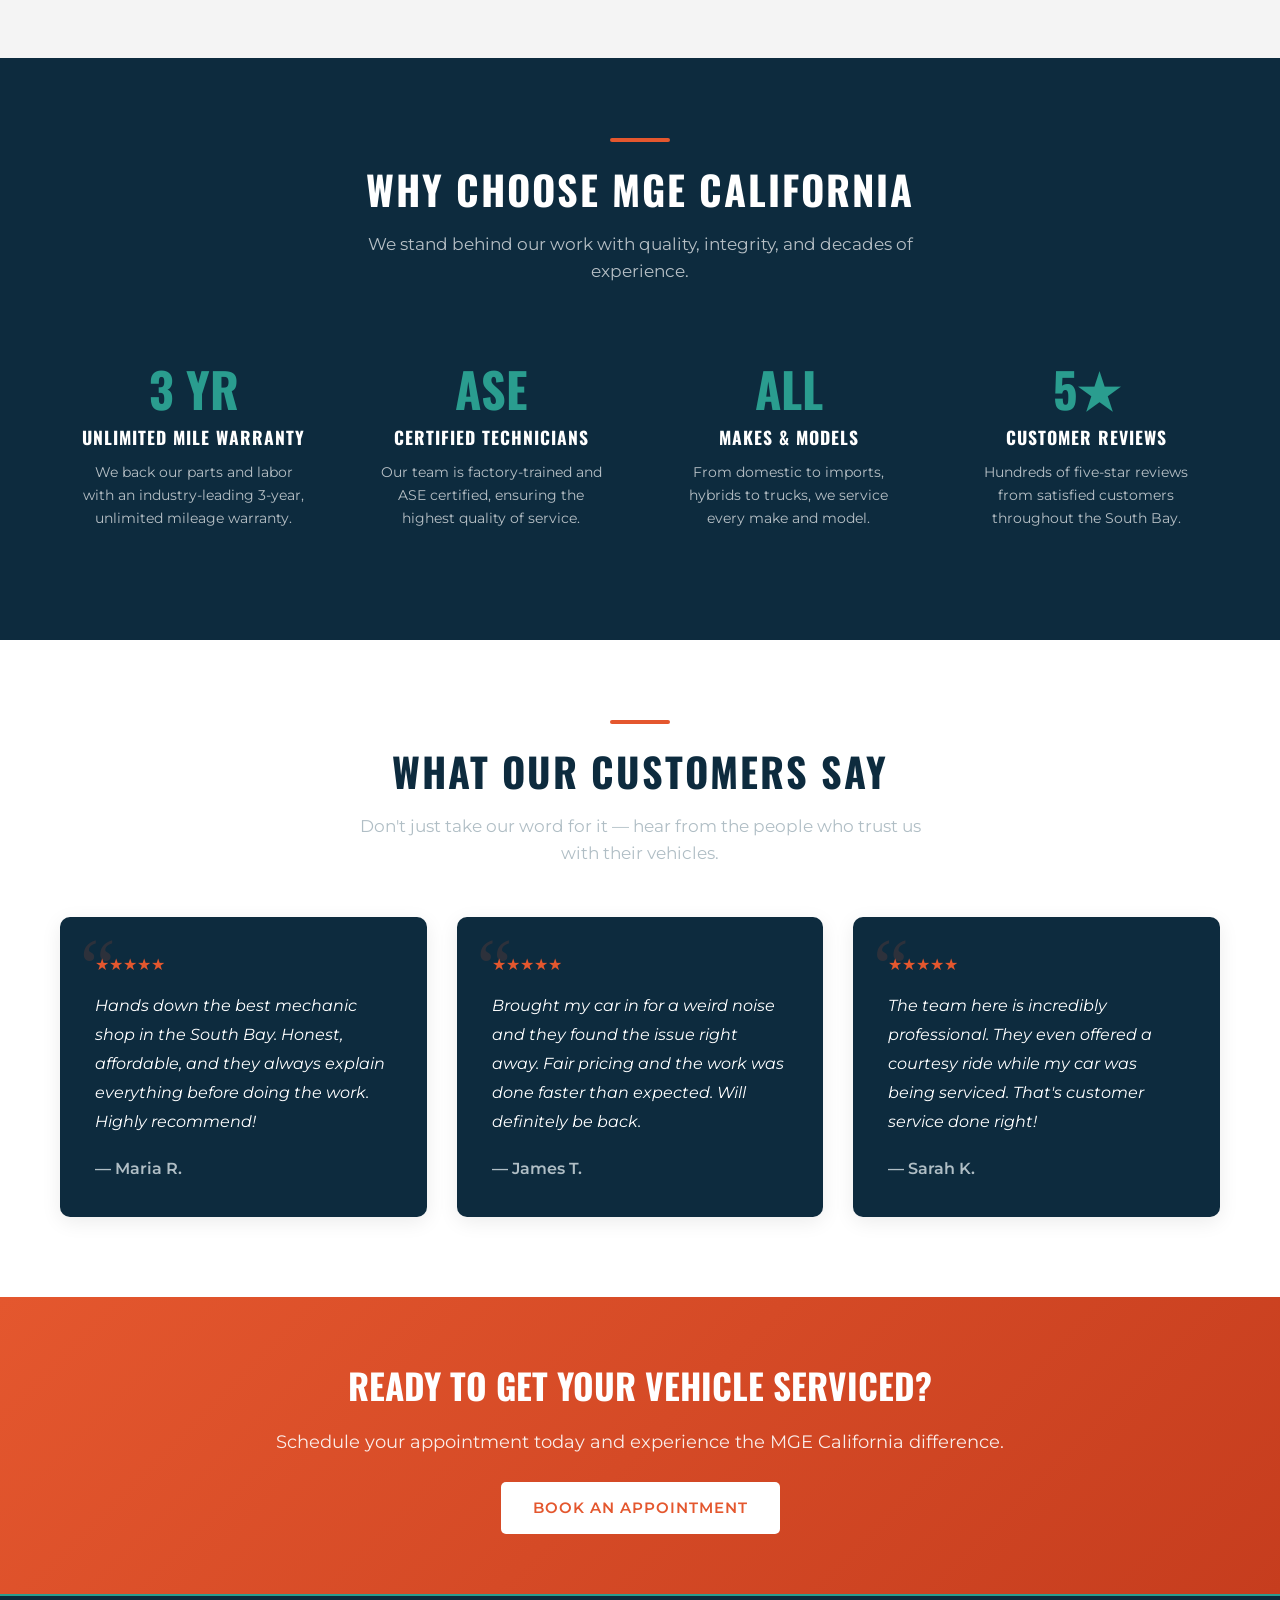
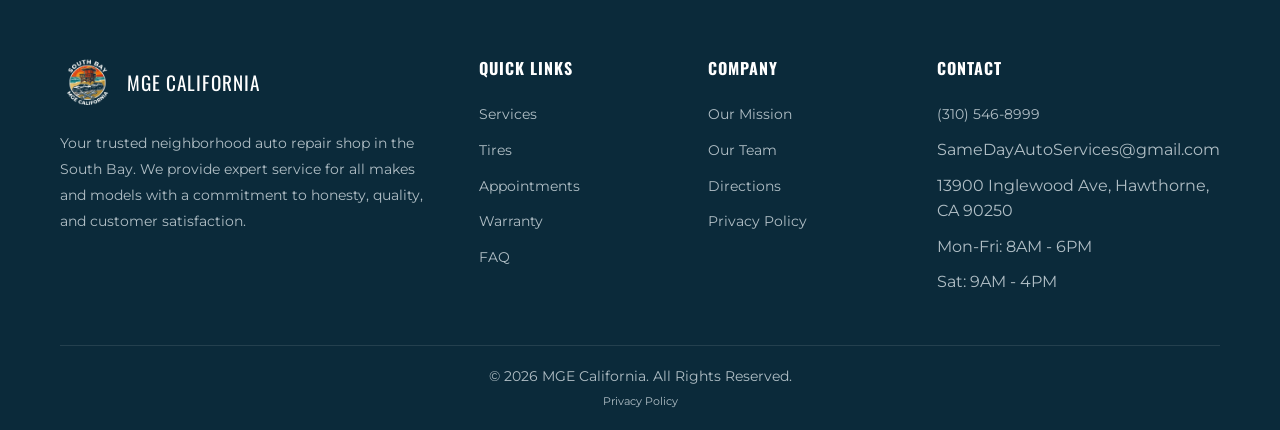
==== commit 3ea3b652: "Add mobile UX improvements, sticky Book Now, tappable phone, SEO enhancements - Mobile nav: tap high" ====
--- a/index.html
+++ b/index.html
@@ -3,8 +3,8 @@
 <head>
   <meta charset="UTF-8">
   <meta name="viewport" content="width=device-width, initial-scale=1.0">
-  <meta name="description" content="MGE California — Expert auto repair in the South Bay. ASE certified technicians, 3-year warranty, all makes and models. Call (310) 546-8999.">
-  <title>South Bay Auto Repair - MGE California</title>
+  <meta name="description" content="MGE California offers expert auto repair in the South Bay. ASE certified technicians, 3-year warranty on parts and labor, all makes and models. Hawthorne, CA.">
+  <title>South Bay Auto Repair | MGE California - Hawthorne, CA</title>
   <link rel="preconnect" href="https://fonts.googleapis.com">
   <link href="https://fonts.googleapis.com/css2?family=Montserrat:wght@400;500;600;700&family=Oswald:wght@400;500;600;700&display=swap" rel="stylesheet">
   <link rel="stylesheet" href="css/style.css">
@@ -14,6 +14,38 @@
     window.va = window.va || function () { (window.vaq = window.vaq || []).push(arguments); };
   </script>
   <script defer src="https://cdn.vercel-insights.com/v1/script.js"></script>
+  <script type="application/ld+json">
+  {
+    "@context": "https://schema.org",
+    "@type": "AutoRepair",
+    "name": "MGE California",
+    "url": "https://mgesouthbay.com",
+    "telephone": "+1-310-546-8999",
+    "email": "SameDayAutoServices@gmail.com",
+    "address": {
+      "@type": "PostalAddress",
+      "streetAddress": "13900 Inglewood Ave",
+      "addressLocality": "Hawthorne",
+      "addressRegion": "CA",
+      "postalCode": "90250",
+      "addressCountry": "US"
+    },
+    "openingHoursSpecification": [
+      {
+        "@type": "OpeningHoursSpecification",
+        "dayOfWeek": ["Monday","Tuesday","Wednesday","Thursday","Friday"],
+        "opens": "08:00",
+        "closes": "18:00"
+      },
+      {
+        "@type": "OpeningHoursSpecification",
+        "dayOfWeek": "Saturday",
+        "opens": "09:00",
+        "closes": "16:00"
+      }
+    ]
+  }
+  </script>
 </head>
 <body>
 
@@ -222,7 +254,7 @@
         <div class="footer-col">
           <h3>Contact</h3>
           <ul>
-            <li>(310) 546-8999</li>
+            <li><a href="tel:+13105468999" style="color: inherit;">(310) 546-8999</a></li>
             <li>SameDayAutoServices@gmail.com</li>
             <li>13900 Inglewood Ave, Hawthorne, CA 90250</li>
             <li>Mon-Fri: 8AM - 6PM</li>
@@ -238,5 +270,7 @@
   </footer>
 
   <script src="js/main.js"></script>
+
+  <a href="appointments.html" class="sticky-book-now">Book Now</a>
 </body>
 </html>
--- a/css/style.css
+++ b/css/style.css
@@ -119,7 +119,7 @@
   background: var(--primary);
   position: sticky;
   top: 0;
-  z-index: 1000;
+  z-index: 2100;
   border-bottom: 1px solid rgba(255,255,255,0.08);
 }
 
@@ -754,6 +754,10 @@
   object-fit: cover;
   display: block;
   border-radius: 12px;
+}
+
+.alignment-visual {
+  box-shadow: 0 10px 40px rgba(0, 0, 0, 0.1);
 }
 
 .values-grid {
@@ -1304,6 +1308,33 @@
     border-bottom: none;
   }
 
+  /* Tap highlight / ripple on mobile nav links */
+  nav ul li a {
+    position: relative;
+    overflow: hidden;
+    -webkit-tap-highlight-color: transparent;
+  }
+
+  nav ul li a:active {
+    background: rgba(228, 87, 46, 0.25);
+    transition: background 0s;
+  }
+
+  nav ul li a::after {
+    content: '';
+    position: absolute;
+    inset: 0;
+    background: var(--secondary);
+    opacity: 0;
+    transition: opacity 0.4s ease;
+    pointer-events: none;
+  }
+
+  nav ul li a:active::after {
+    opacity: 0.18;
+    transition: opacity 0s;
+  }
+
   .nav-close {
     display: block !important;
     position: absolute;
@@ -1355,3 +1386,41 @@
     text-align: center;
   }
 }
+
+/* ===== STICKY BOOK NOW (mobile only) ===== */
+@media (max-width: 768px) {
+  body {
+    padding-bottom: 60px;
+  }
+
+  .sticky-book-now {
+    position: fixed;
+    bottom: 0;
+    left: 0;
+    right: 0;
+    z-index: 1900;
+    background: var(--secondary);
+    color: var(--white);
+    text-align: center;
+    font-family: var(--font-heading);
+    font-size: 1.1rem;
+    font-weight: 700;
+    text-transform: uppercase;
+    letter-spacing: 1.5px;
+    padding: 16px 20px;
+    text-decoration: none;
+    display: block;
+    box-shadow: 0 -2px 12px rgba(0,0,0,0.25);
+    transition: background 0.2s;
+  }
+
+  .sticky-book-now:active {
+    background: var(--accent);
+  }
+}
+
+@media (min-width: 769px) {
+  .sticky-book-now {
+    display: none;
+  }
+}
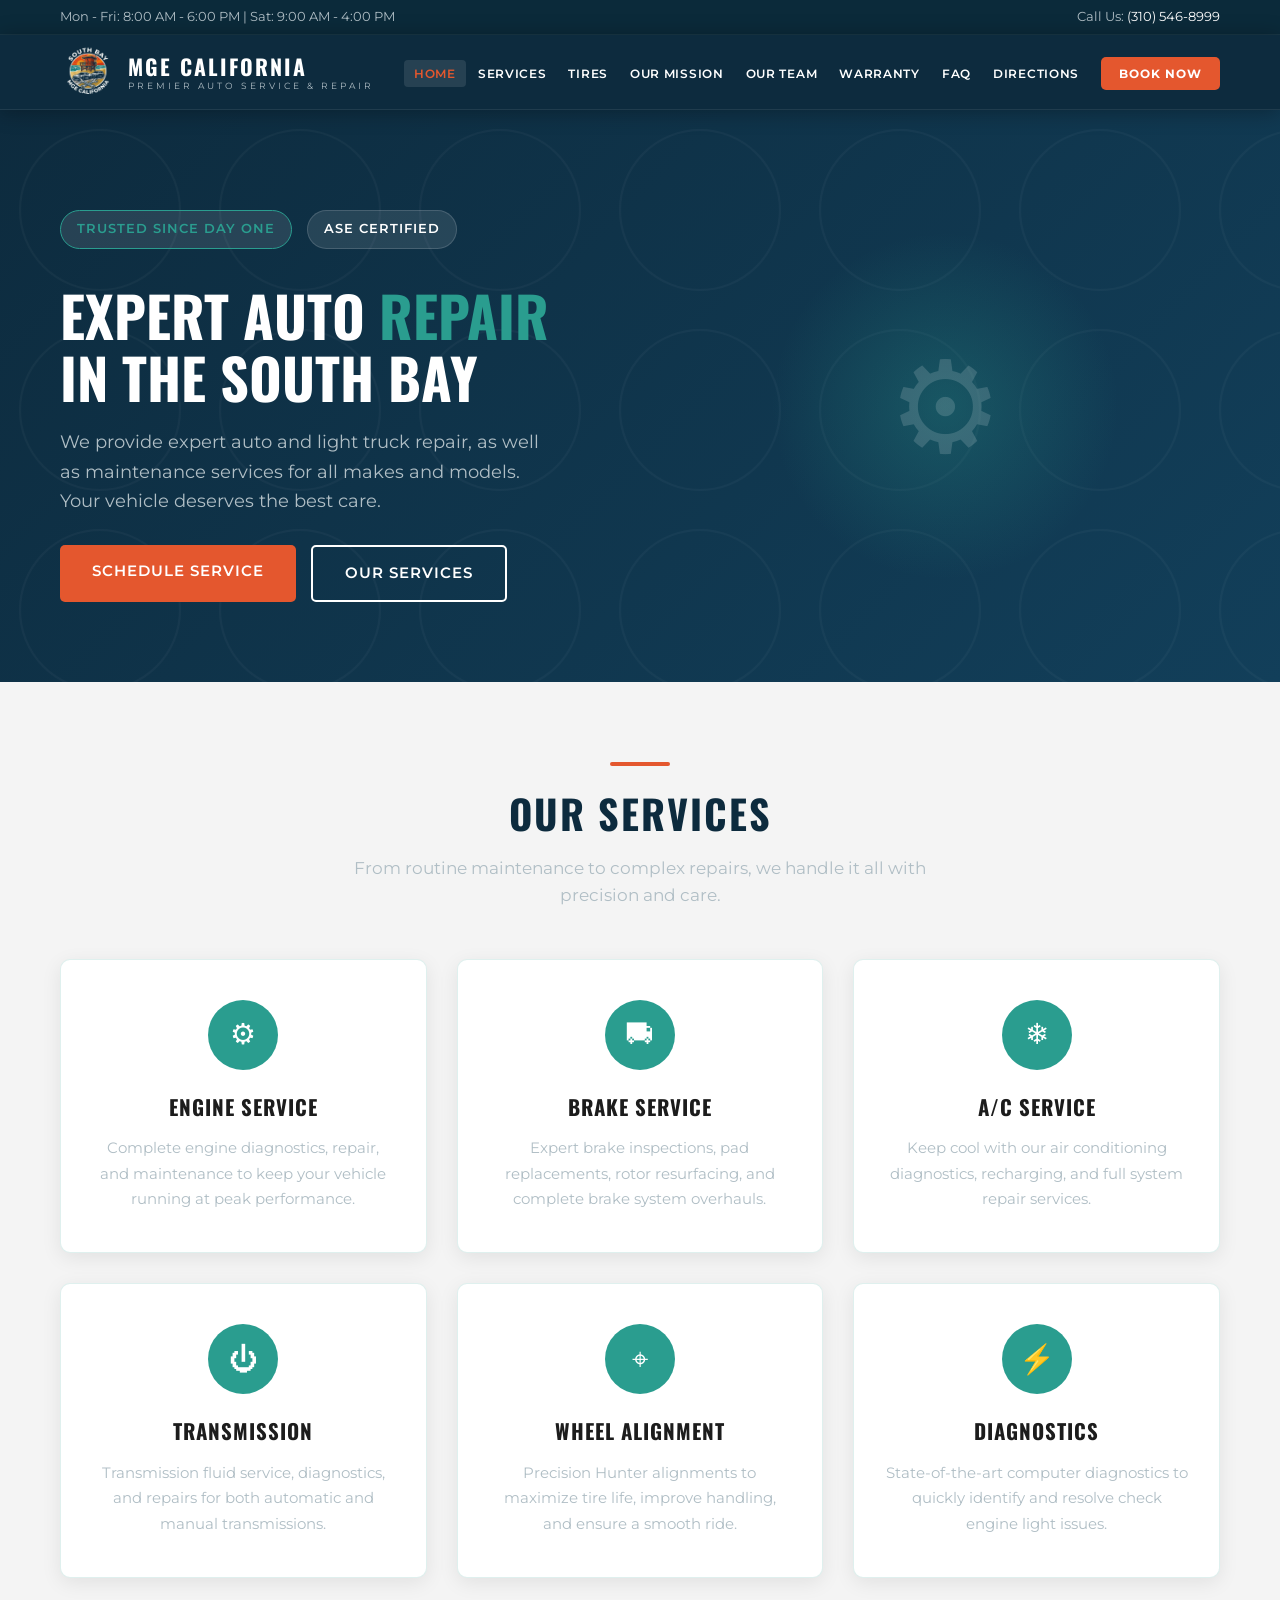
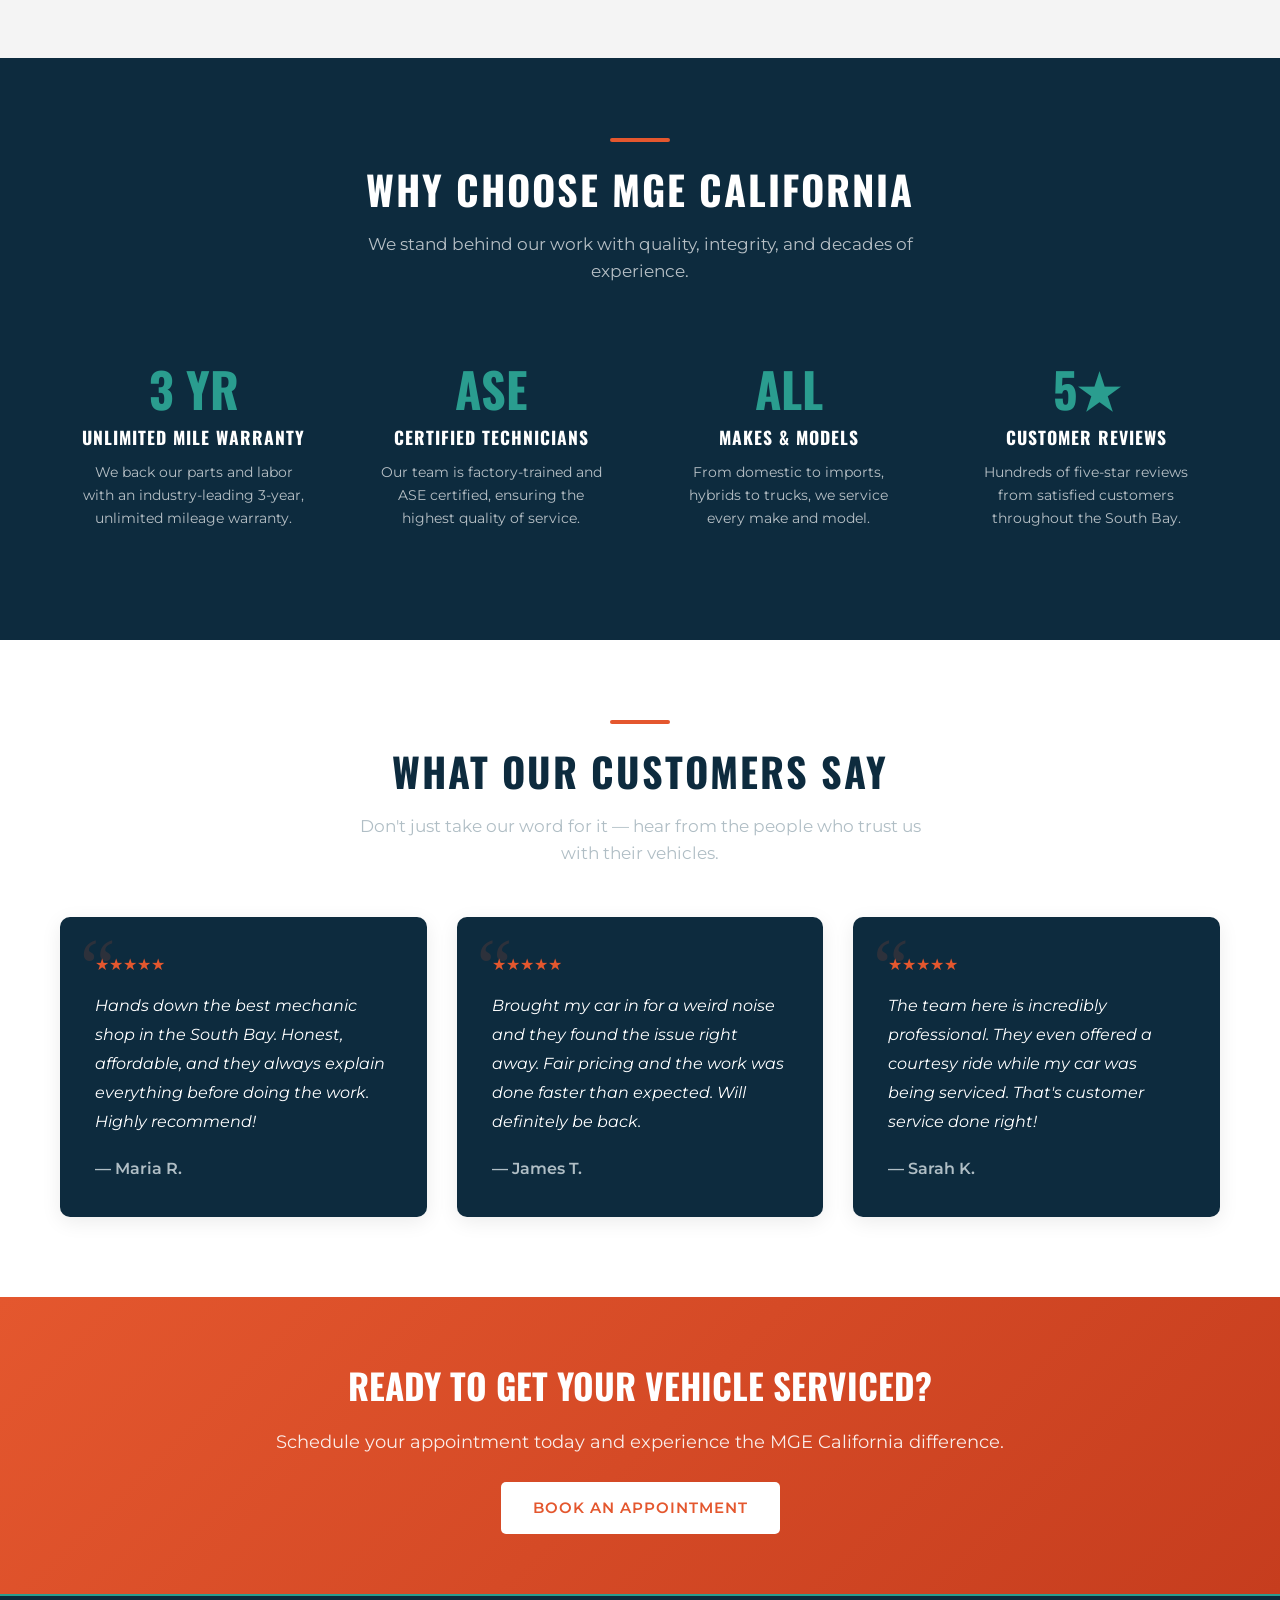
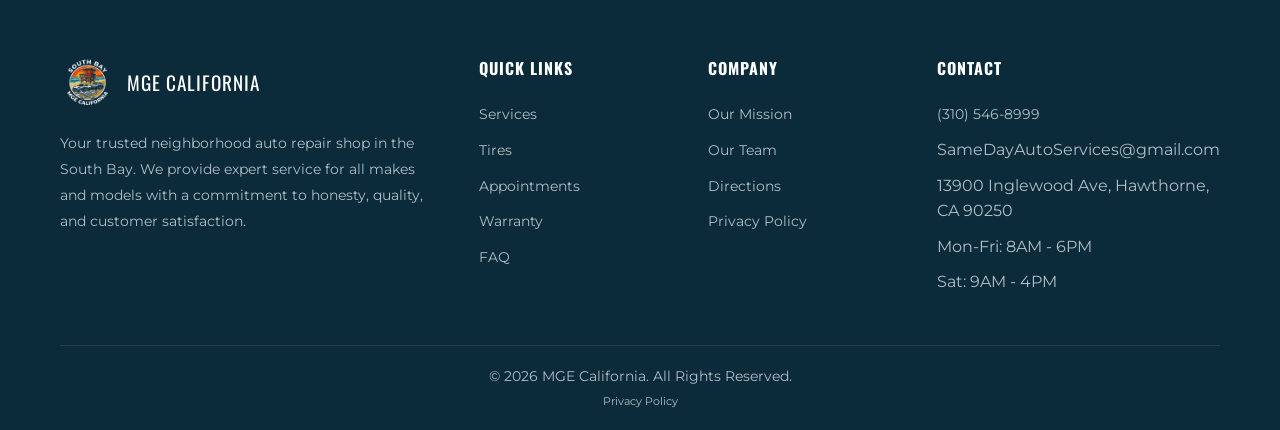
==== commit 3574d6ad: "Optimize images to WebP with fallbacks, add SEO and UX enhancements - Convert all images to WebP for" ====
--- a/index.html
+++ b/index.html
@@ -10,6 +10,18 @@
   <link rel="stylesheet" href="css/style.css">
   <link rel="icon" type="image/png" href="images/logo.png">
   <link rel="apple-touch-icon" href="images/logo.png">
+  <meta property="og:type" content="website">
+  <meta property="og:site_name" content="MGE California">
+  <meta property="og:title" content="South Bay Auto Repair | MGE California - Hawthorne, CA">
+  <meta property="og:description" content="MGE California offers expert auto repair in the South Bay. ASE certified technicians, 3-year warranty on parts and labor, all makes and models. Hawthorne, CA.">
+  <meta property="og:url" content="https://mgesouthbay.com/">
+  <meta property="og:image" content="https://mgesouthbay.com/images/our_promise_photo.jpg">
+  <meta property="og:image:width" content="1200">
+  <meta property="og:image:height" content="630">
+  <meta name="twitter:card" content="summary_large_image">
+  <meta name="twitter:title" content="South Bay Auto Repair | MGE California - Hawthorne, CA">
+  <meta name="twitter:description" content="MGE California offers expert auto repair in the South Bay. ASE certified technicians, 3-year warranty on parts and labor, all makes and models. Hawthorne, CA.">
+  <meta name="twitter:image" content="https://mgesouthbay.com/images/our_promise_photo.jpg">
   <script>
     window.va = window.va || function () { (window.vaq = window.vaq || []).push(arguments); };
   </script>
@@ -53,7 +65,7 @@
   <div class="top-bar">
     <div class="container">
       <div class="hours">Mon - Fri: 8:00 AM - 6:00 PM | Sat: 9:00 AM - 4:00 PM</div>
-      <div>Call Us: <a href="tel:+13105468999">(310) 546-8999</a></div>
+      <div>Call Us: <a href="tel:+13105468999">(310) 546-8999</a> <a href="sms:+13105468999" class="sms-link">Text Us</a></div>
     </div>
   </div>
 
@@ -61,11 +73,14 @@
   <header>
     <div class="container">
       <a href="index.html" class="logo">
-        <img src="images/logo.png" alt="MGE California Logo" class="logo-img">
+        <picture>
+          <source srcset="images/logo.webp" type="image/webp">
+          <img src="images/logo.png" alt="MGE California Logo" class="logo-img">
+        </picture>
         <h1>MGE California<br><span>Premier Auto Service &amp; Repair</span></h1>
       </a>
       <nav id="nav">
-        <button class="nav-close" id="navClose" style="display:none">&times;</button>
+        <button class="nav-close" id="navClose" aria-label="Close navigation menu" style="display:none">&times;</button>
         <ul>
           <li><a href="index.html" class="active">Home</a></li>
           <li><a href="services.html">Services</a></li>
@@ -78,7 +93,7 @@
           <li><a href="appointments.html" class="btn-appointment">Book Now</a></li>
         </ul>
       </nav>
-      <div class="hamburger" id="hamburger">
+      <div class="hamburger" id="hamburger" aria-label="Open navigation menu" role="button" tabindex="0">
         <span></span><span></span><span></span>
       </div>
     </div>
@@ -227,7 +242,10 @@
       <div class="footer-grid">
         <div class="footer-col">
           <div class="footer-logo">
-            <img src="images/logo.png" alt="MGE California">
+            <picture>
+              <source srcset="images/logo.webp" type="image/webp">
+              <img src="images/logo.png" alt="MGE California Logo">
+            </picture>
             <span>MGE California</span>
           </div>
           <p>Your trusted neighborhood auto repair shop in the South Bay. We provide expert service for all makes and models with a commitment to honesty, quality, and customer satisfaction.</p>
@@ -254,7 +272,7 @@
         <div class="footer-col">
           <h3>Contact</h3>
           <ul>
-            <li><a href="tel:+13105468999" style="color: inherit;">(310) 546-8999</a></li>
+            <li><a href="tel:+13105468999" style="color: inherit;">(310) 546-8999</a> <a href="sms:+13105468999" class="sms-link" style="color: inherit;">Text Us</a></li>
             <li>SameDayAutoServices@gmail.com</li>
             <li>13900 Inglewood Ave, Hawthorne, CA 90250</li>
             <li>Mon-Fri: 8AM - 6PM</li>
@@ -271,6 +289,6 @@
 
   <script src="js/main.js"></script>
 
-  <a href="appointments.html" class="sticky-book-now">Book Now</a>
+  <a href="appointments.html" class="sticky-book-now" aria-label="Book an appointment">Book Now</a>
 </body>
 </html>
--- a/css/style.css
+++ b/css/style.css
@@ -1423,4 +1423,41 @@
   .sticky-book-now {
     display: none;
   }
-}
+
+  .sms-link {
+    display: none;
+  }
+}
+
+/* ===== SMS LINK (mobile only) ===== */
+.sms-link {
+  margin-left: 8px;
+  font-weight: 600;
+  transition: color 0.2s;
+}
+
+.top-bar .sms-link {
+  color: var(--white);
+}
+
+.top-bar .sms-link:hover {
+  color: var(--secondary);
+}
+
+/* ===== FORM VALIDATION ERRORS ===== */
+.form-error {
+  color: #c0392b;
+  font-size: 0.8rem;
+  margin-top: 4px;
+  display: none;
+}
+
+.form-group.has-error input,
+.form-group.has-error select,
+.form-group.has-error textarea {
+  border-color: #c0392b;
+}
+
+.form-group.has-error .form-error {
+  display: block;
+}
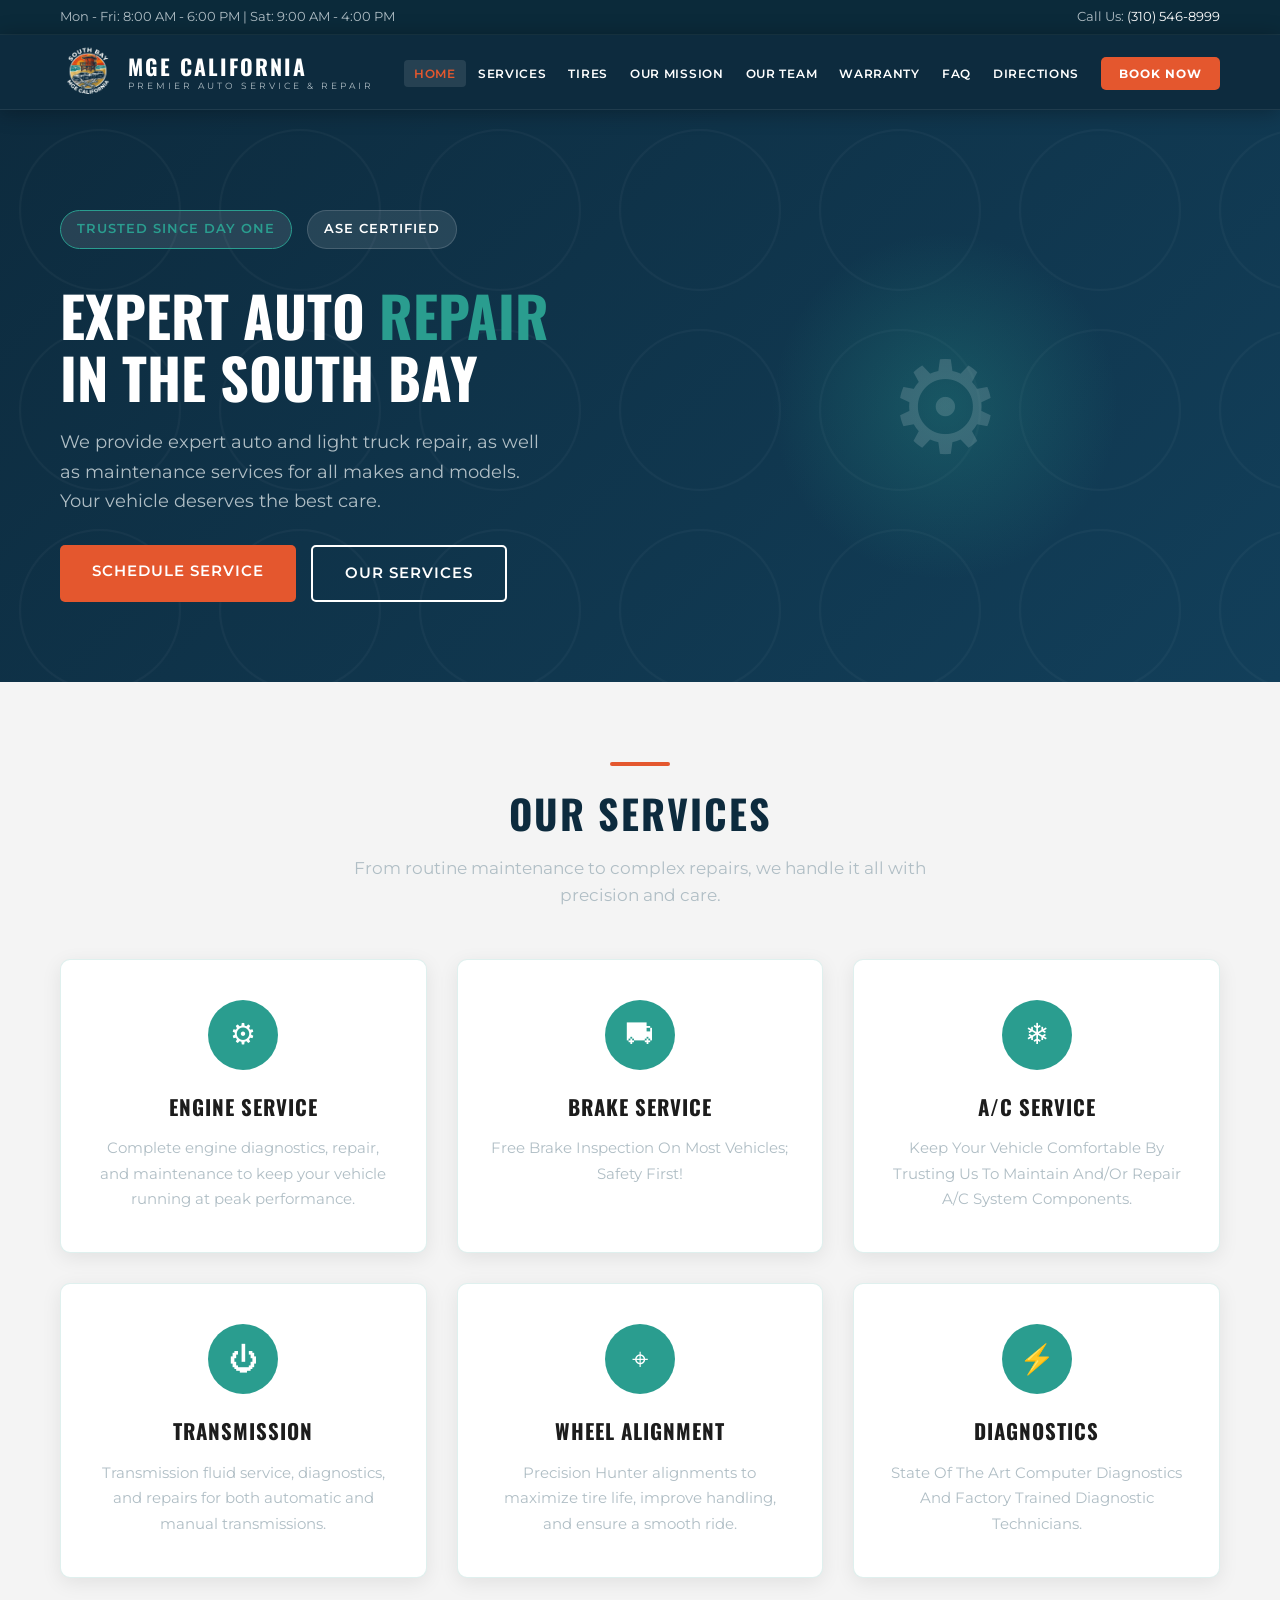
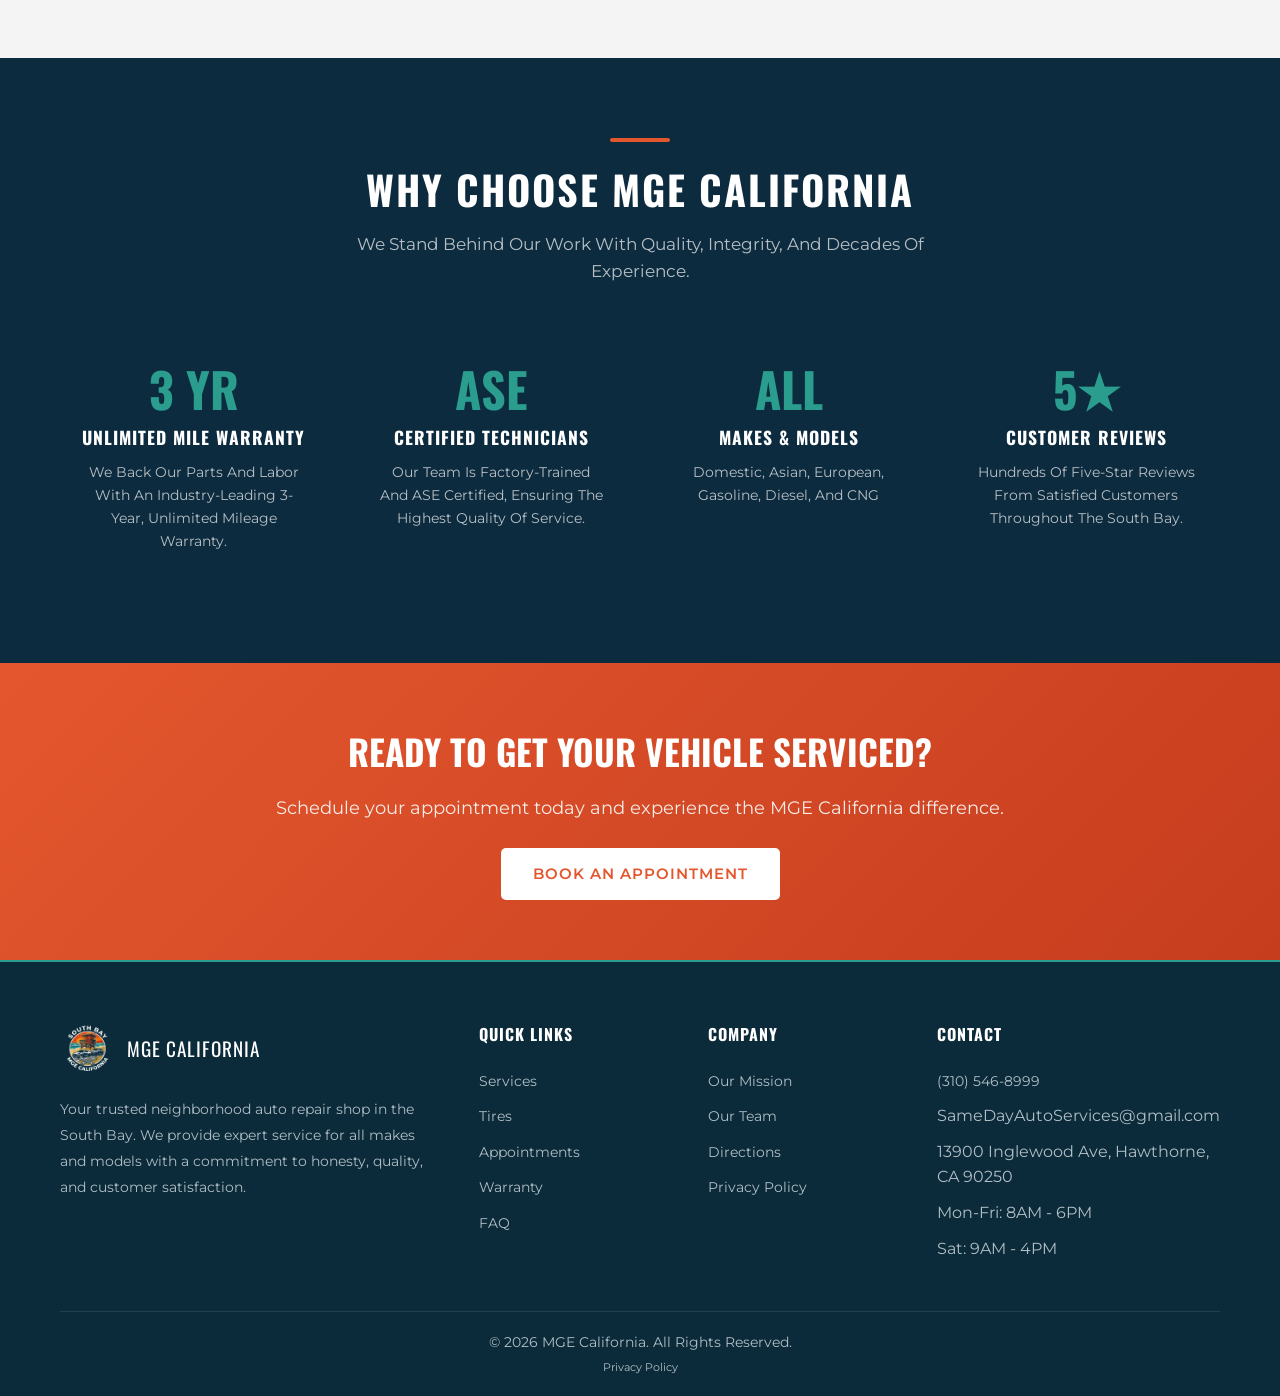
==== commit f94ab6ad: "Merge pull request #29 from melokour1/claude/remove-fake-reviews-8FyqR Remove fake reviews section a" ====
--- a/index.html
+++ b/index.html
@@ -140,12 +140,12 @@
         <div class="service-card">
           <div class="icon">&#9951;</div>
           <h3>Brake Service</h3>
-          <p>Expert brake inspections, pad replacements, rotor resurfacing, and complete brake system overhauls.</p>
+          <p>Free Brake Inspection On Most Vehicles; Safety First!</p>
         </div>
         <div class="service-card">
           <div class="icon">&#10052;</div>
           <h3>A/C Service</h3>
-          <p>Keep cool with our air conditioning diagnostics, recharging, and full system repair services.</p>
+          <p>Keep Your Vehicle Comfortable By Trusting Us To Maintain And/Or Repair A/C System Components.</p>
         </div>
         <div class="service-card">
           <div class="icon">&#9211;</div>
@@ -160,7 +160,7 @@
         <div class="service-card">
           <div class="icon">&#9889;</div>
           <h3>Diagnostics</h3>
-          <p>State-of-the-art computer diagnostics to quickly identify and resolve check engine light issues.</p>
+          <p>State Of The Art Computer Diagnostics And Factory Trained Diagnostic Technicians.</p>
         </div>
       </div>
     </div>
@@ -172,56 +172,28 @@
       <div class="section-title">
         <div class="underline"></div>
         <h2>Why Choose MGE California</h2>
-        <p>We stand behind our work with quality, integrity, and decades of experience.</p>
+        <p>We Stand Behind Our Work With Quality, Integrity, And Decades Of Experience.</p>
       </div>
       <div class="features-grid">
         <div class="feature-item">
           <div class="number">3 YR</div>
           <h3>Unlimited Mile Warranty</h3>
-          <p>We back our parts and labor with an industry-leading 3-year, unlimited mileage warranty.</p>
+          <p>We Back Our Parts And Labor With An Industry-Leading 3-Year, Unlimited Mileage Warranty.</p>
         </div>
         <div class="feature-item">
           <div class="number">ASE</div>
           <h3>Certified Technicians</h3>
-          <p>Our team is factory-trained and ASE certified, ensuring the highest quality of service.</p>
+          <p>Our Team Is Factory-Trained And ASE Certified, Ensuring The Highest Quality Of Service.</p>
         </div>
         <div class="feature-item">
           <div class="number">ALL</div>
           <h3>Makes &amp; Models</h3>
-          <p>From domestic to imports, hybrids to trucks, we service every make and model.</p>
+          <p>Domestic, Asian, European, Gasoline, Diesel, And CNG</p>
         </div>
         <div class="feature-item">
           <div class="number">5&#9733;</div>
           <h3>Customer Reviews</h3>
-          <p>Hundreds of five-star reviews from satisfied customers throughout the South Bay.</p>
-        </div>
-      </div>
-    </div>
-  </section>
-
-  <!-- Testimonials -->
-  <section class="section">
-    <div class="container">
-      <div class="section-title">
-        <div class="underline"></div>
-        <h2>What Our Customers Say</h2>
-        <p>Don't just take our word for it — hear from the people who trust us with their vehicles.</p>
-      </div>
-      <div class="testimonials-grid">
-        <div class="testimonial-card">
-          <div class="stars">&#9733;&#9733;&#9733;&#9733;&#9733;</div>
-          <p>Hands down the best mechanic shop in the South Bay. Honest, affordable, and they always explain everything before doing the work. Highly recommend!</p>
-          <div class="author">— Maria R.</div>
-        </div>
-        <div class="testimonial-card">
-          <div class="stars">&#9733;&#9733;&#9733;&#9733;&#9733;</div>
-          <p>Brought my car in for a weird noise and they found the issue right away. Fair pricing and the work was done faster than expected. Will definitely be back.</p>
-          <div class="author">— James T.</div>
-        </div>
-        <div class="testimonial-card">
-          <div class="stars">&#9733;&#9733;&#9733;&#9733;&#9733;</div>
-          <p>The team here is incredibly professional. They even offered a courtesy ride while my car was being serviced. That's customer service done right!</p>
-          <div class="author">— Sarah K.</div>
+          <p>Hundreds Of Five-Star Reviews From Satisfied Customers Throughout The South Bay.</p>
         </div>
       </div>
     </div>
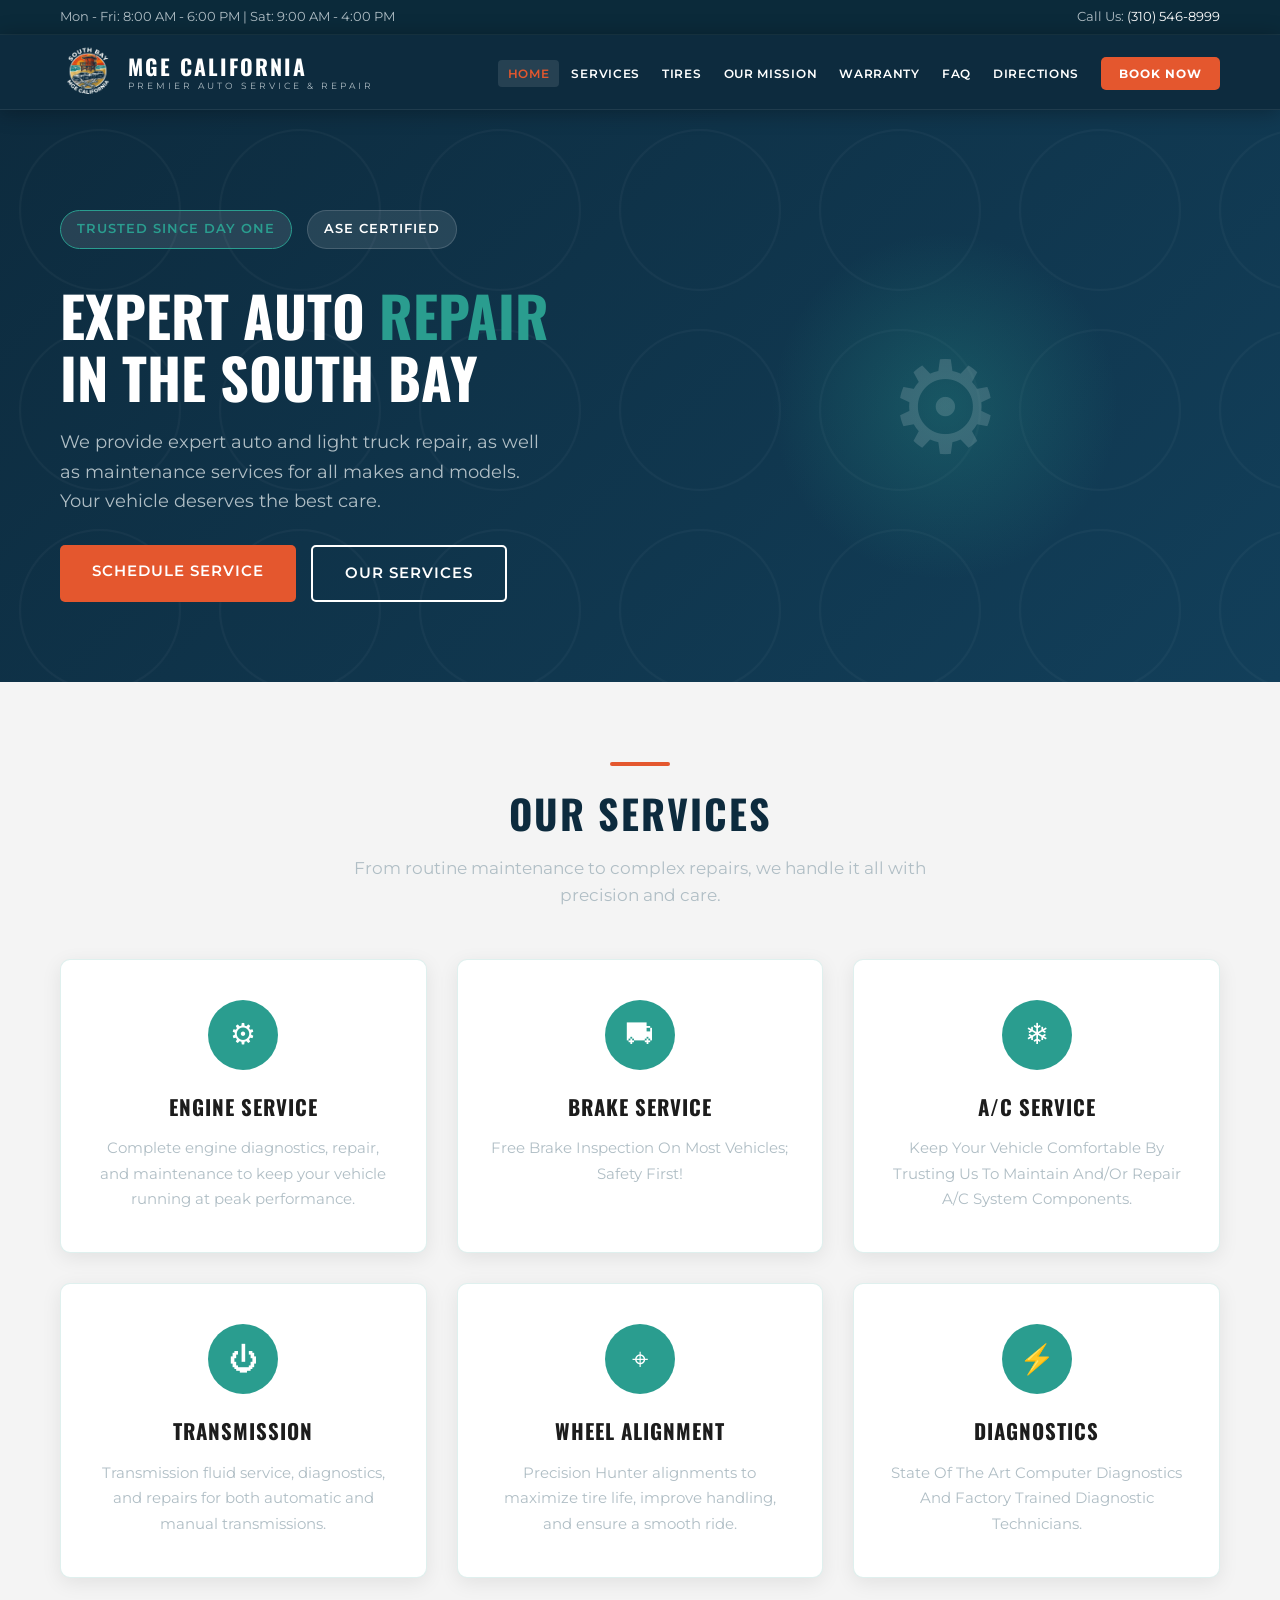
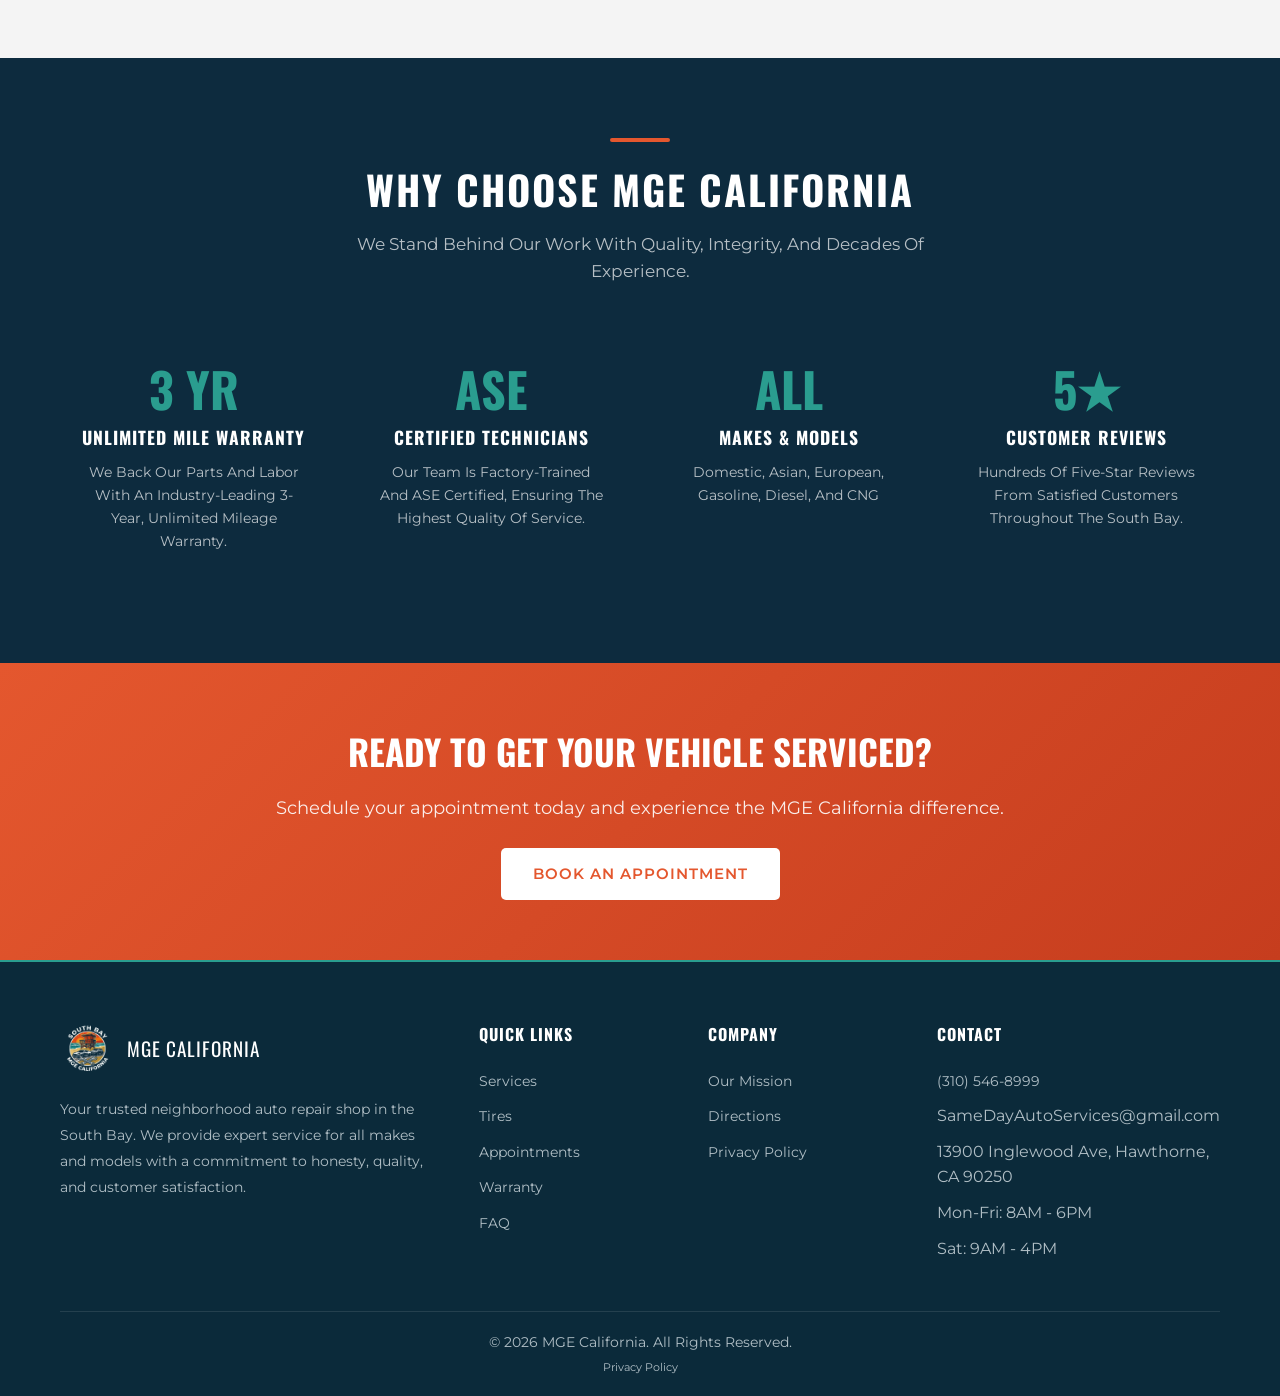
==== commit 66b4dafe: "Remove Our Team page and all references to it - Deleted team.html entirely - Removed 'Our Team' nav " ====
--- a/index.html
+++ b/index.html
@@ -86,7 +86,6 @@
           <li><a href="services.html">Services</a></li>
           <li><a href="tires.html">Tires</a></li>
           <li><a href="mission.html">Our Mission</a></li>
-          <li><a href="team.html">Our Team</a></li>
           <li><a href="warranty.html">Warranty</a></li>
           <li><a href="faq.html">FAQ</a></li>
           <li><a href="directions.html">Directions</a></li>
@@ -236,7 +235,6 @@
           <h3>Company</h3>
           <ul>
             <li><a href="mission.html">Our Mission</a></li>
-            <li><a href="team.html">Our Team</a></li>
             <li><a href="directions.html">Directions</a></li>
             <li><a href="privacy.html">Privacy Policy</a></li>
           </ul>
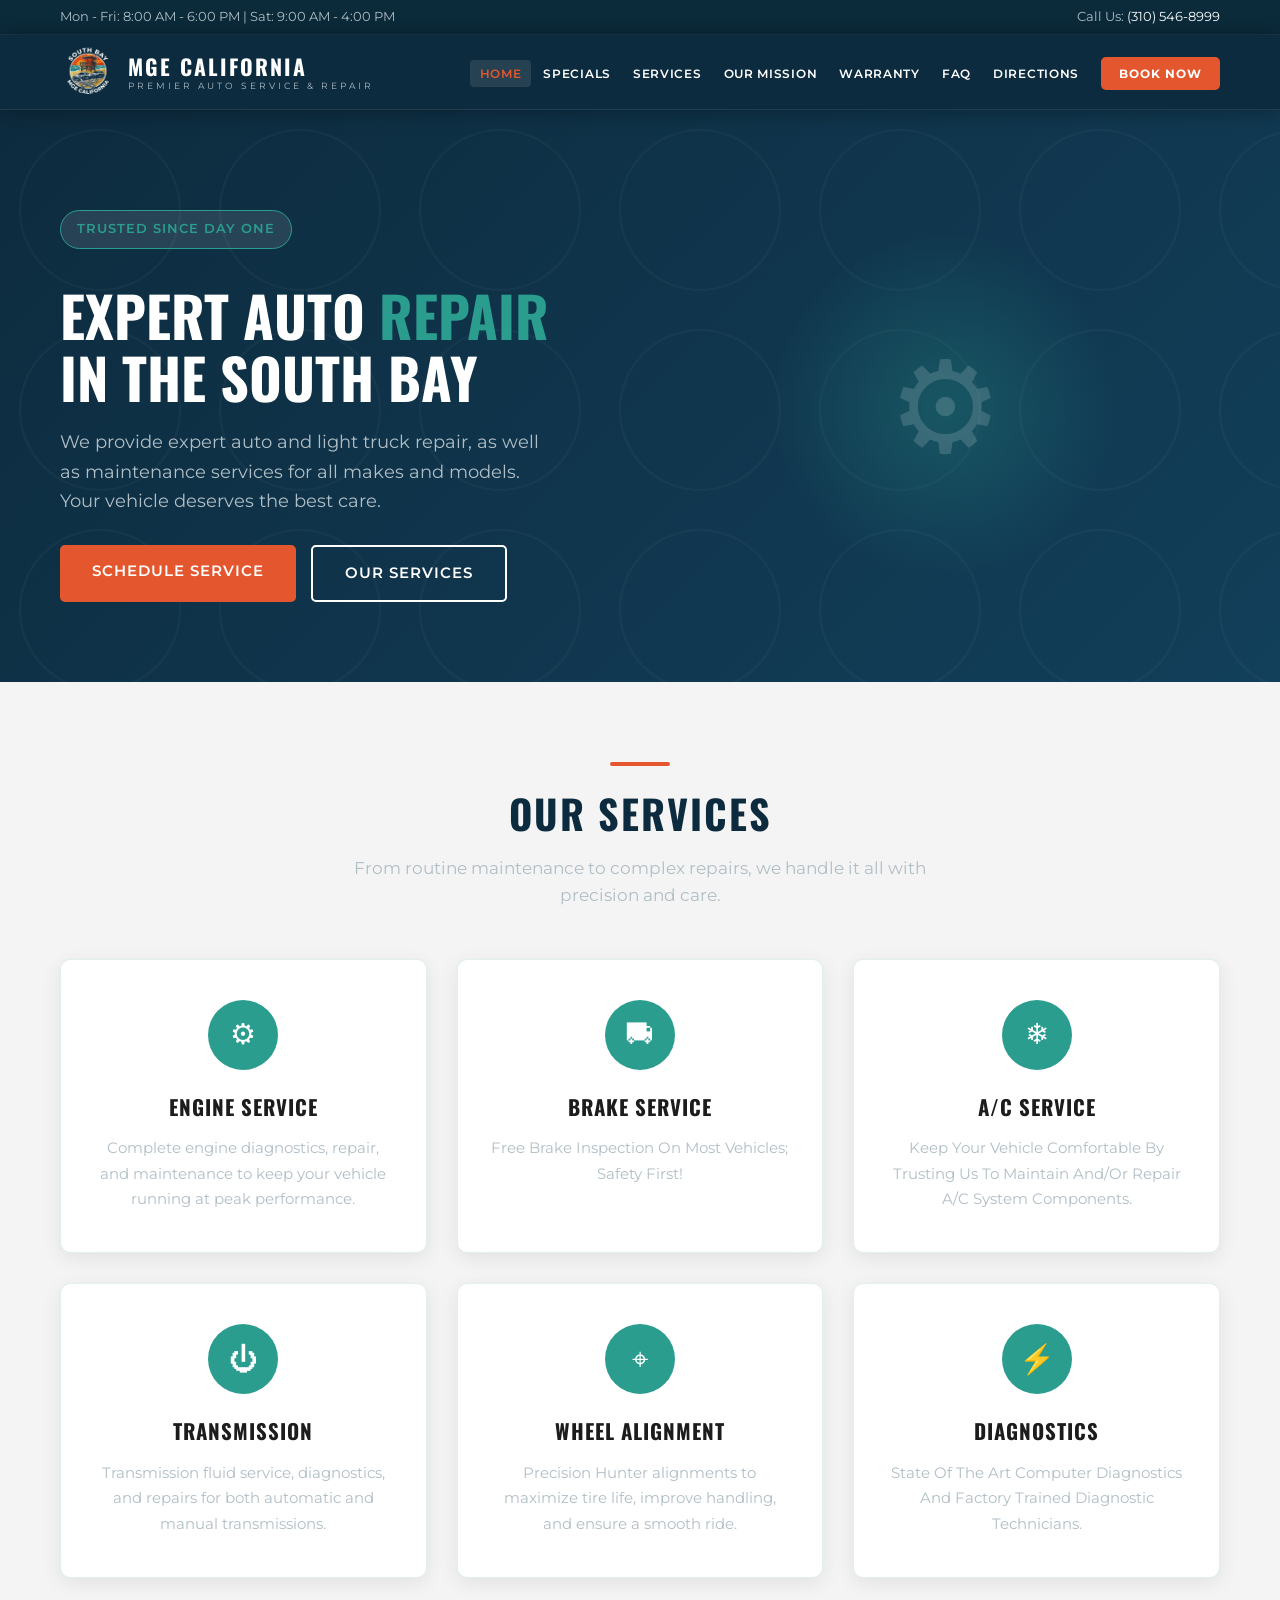
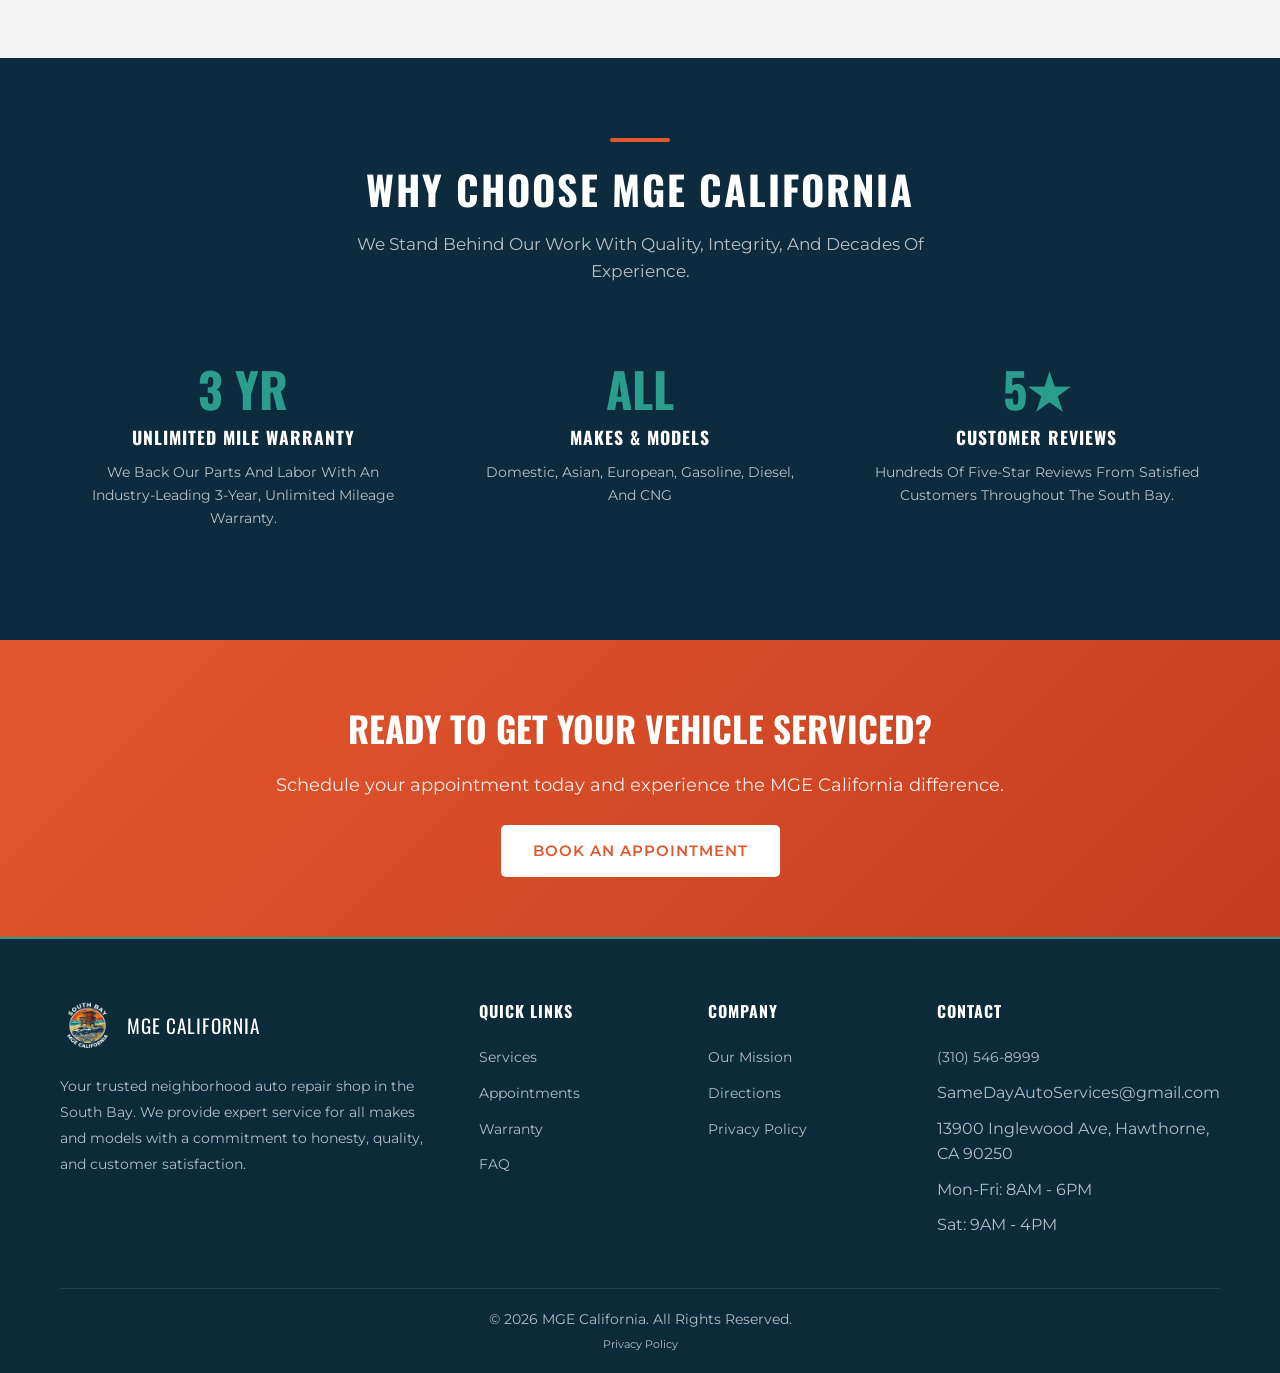
==== commit f59b6566: "Merge pull request #32 from melokour1/claude/remove-tires-page-DsiOp Claude/remove tires page dsi op" ====
--- a/index.html
+++ b/index.html
@@ -3,7 +3,7 @@
 <head>
   <meta charset="UTF-8">
   <meta name="viewport" content="width=device-width, initial-scale=1.0">
-  <meta name="description" content="MGE California offers expert auto repair in the South Bay. ASE certified technicians, 3-year warranty on parts and labor, all makes and models. Hawthorne, CA.">
+  <meta name="description" content="MGE California offers expert auto repair in the South Bay. 3-year warranty on parts and labor, all makes and models. Hawthorne, CA.">
   <title>South Bay Auto Repair | MGE California - Hawthorne, CA</title>
   <link rel="preconnect" href="https://fonts.googleapis.com">
   <link href="https://fonts.googleapis.com/css2?family=Montserrat:wght@400;500;600;700&family=Oswald:wght@400;500;600;700&display=swap" rel="stylesheet">
@@ -13,14 +13,14 @@
   <meta property="og:type" content="website">
   <meta property="og:site_name" content="MGE California">
   <meta property="og:title" content="South Bay Auto Repair | MGE California - Hawthorne, CA">
-  <meta property="og:description" content="MGE California offers expert auto repair in the South Bay. ASE certified technicians, 3-year warranty on parts and labor, all makes and models. Hawthorne, CA.">
+  <meta property="og:description" content="MGE California offers expert auto repair in the South Bay. 3-year warranty on parts and labor, all makes and models. Hawthorne, CA.">
   <meta property="og:url" content="https://mgesouthbay.com/">
   <meta property="og:image" content="https://mgesouthbay.com/images/our_promise_photo.jpg">
   <meta property="og:image:width" content="1200">
   <meta property="og:image:height" content="630">
   <meta name="twitter:card" content="summary_large_image">
   <meta name="twitter:title" content="South Bay Auto Repair | MGE California - Hawthorne, CA">
-  <meta name="twitter:description" content="MGE California offers expert auto repair in the South Bay. ASE certified technicians, 3-year warranty on parts and labor, all makes and models. Hawthorne, CA.">
+  <meta name="twitter:description" content="MGE California offers expert auto repair in the South Bay. 3-year warranty on parts and labor, all makes and models. Hawthorne, CA.">
   <meta name="twitter:image" content="https://mgesouthbay.com/images/our_promise_photo.jpg">
   <script>
     window.va = window.va || function () { (window.vaq = window.vaq || []).push(arguments); };
@@ -83,8 +83,8 @@
         <button class="nav-close" id="navClose" aria-label="Close navigation menu" style="display:none">&times;</button>
         <ul>
           <li><a href="index.html" class="active">Home</a></li>
+          <li><a href="specials.html">Specials</a></li>
           <li><a href="services.html">Services</a></li>
-          <li><a href="tires.html">Tires</a></li>
           <li><a href="mission.html">Our Mission</a></li>
           <li><a href="warranty.html">Warranty</a></li>
           <li><a href="faq.html">FAQ</a></li>
@@ -105,7 +105,6 @@
       <div class="hero-content">
         <div class="hero-badges">
           <span class="badge gold">Trusted Since Day One</span>
-          <span class="badge">ASE Certified</span>
         </div>
         <h2>Expert Auto <span>Repair</span> in the South Bay</h2>
         <p>We provide expert auto and light truck repair, as well as maintenance services for all makes and models. Your vehicle deserves the best care.</p>
@@ -178,11 +177,6 @@
           <div class="number">3 YR</div>
           <h3>Unlimited Mile Warranty</h3>
           <p>We Back Our Parts And Labor With An Industry-Leading 3-Year, Unlimited Mileage Warranty.</p>
-        </div>
-        <div class="feature-item">
-          <div class="number">ASE</div>
-          <h3>Certified Technicians</h3>
-          <p>Our Team Is Factory-Trained And ASE Certified, Ensuring The Highest Quality Of Service.</p>
         </div>
         <div class="feature-item">
           <div class="number">ALL</div>
@@ -225,8 +219,7 @@
           <h3>Quick Links</h3>
           <ul>
             <li><a href="services.html">Services</a></li>
-            <li><a href="tires.html">Tires</a></li>
-            <li><a href="appointments.html">Appointments</a></li>
+              <li><a href="appointments.html">Appointments</a></li>
             <li><a href="warranty.html">Warranty</a></li>
             <li><a href="faq.html">FAQ</a></li>
           </ul>
